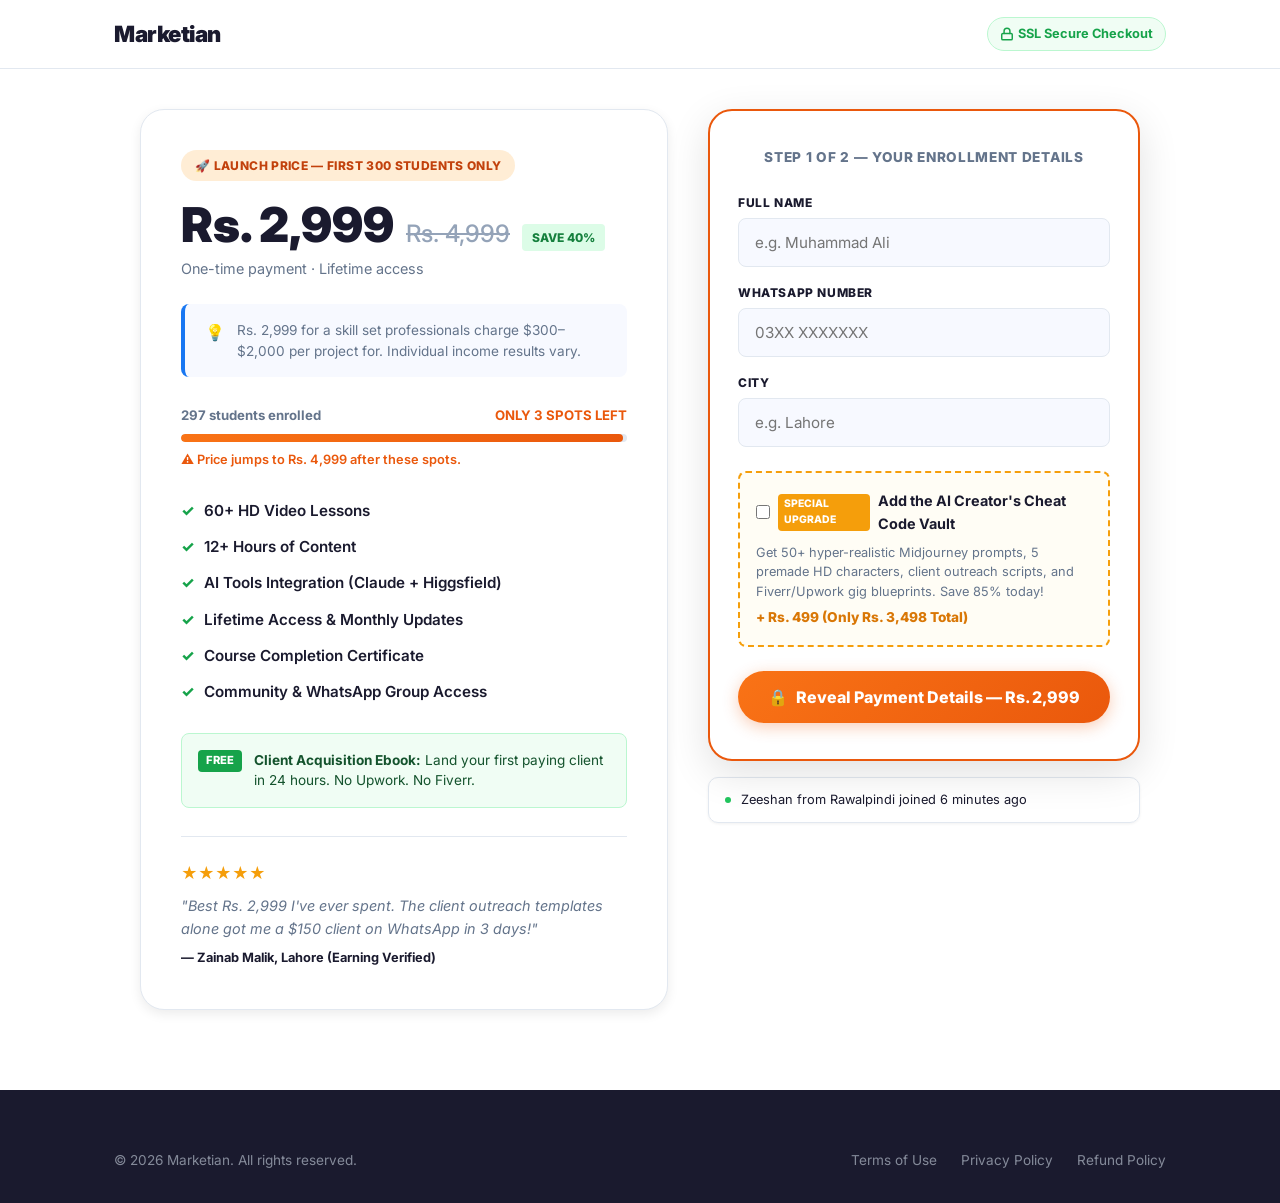
==== checkout.html @ f9313d1d "Initial commit: Skool-style 3-page checkout funnel with Google Sheets webhook & Meta CAPI" ====
<!DOCTYPE html>
<html lang="en">
<head>
  <meta charset="UTF-8" />
  <meta name="viewport" content="width=device-width, initial-scale=1.0" />
  <meta name="description" content="Secure Checkout - Marketian. Learn to run, scale, and automate your Meta Ads yourself." />
  <title>Secure Checkout | Marketian</title>
  
  <link rel="preconnect" href="https://fonts.googleapis.com" />
  <link rel="preconnect" href="https://fonts.gstatic.com" crossorigin />
  <link href="https://fonts.googleapis.com/css2?family=Inter:ital,wght@0,400;0,500;0,600;0,700;0,800;0,900;1,400;1,500;1,600;1,700;1,800;1,900&display=swap" rel="stylesheet" />
  <link rel="stylesheet" href="styles.css" />
  
  <!-- Meta Pixel Code -->
  <script>
    !function(f,b,e,v,n,t,s)
    {if(f.fbq)return;n=f.fbq=function(){n.callMethod?
    n.callMethod.apply(n,arguments):n.queue.push(arguments)};
    if(!f._fbq)f._fbq=n;n.push=n;n.loaded=!0;n.version='2.0';
    n.queue=[];t=b.createElement(e);t.async=!0;
    t.src=v;s=b.getElementsByTagName(e)[0];
    s.parentNode.insertBefore(t,s)}(window, document,'script',
    'https://connect.facebook.net/en_US/fbevents.js');
    // Replace 'YOUR_PIXEL_ID' with your actual Meta Pixel ID in production
    fbq('init', '1997726010834208');
    fbq('track', 'PageView');
  </script>
  <noscript><img height="1" width="1" style="display:none"
    src="https://www.facebook.com/tr?id=1997726010834208&ev=PageView&noscript=1" /></noscript>
  <!-- End Meta Pixel Code -->
</head>
<body class="checkout-page">

  <!-- ========== SECURE HEADER ========== -->
  <header class="checkout-header">
    <div class="container checkout-header__inner">
      <a href="index.html" class="checkout-header__logo">Marketian</a>
      <div class="checkout-header__secure">
        <svg class="secure-icon" width="14" height="14" viewBox="0 0 24 24" fill="none" stroke="currentColor" stroke-width="2.5" stroke-linecap="round" stroke-linejoin="round" style="vertical-align:middle; margin-right:4px;"><rect x="3" y="11" width="18" height="11" rx="2" ry="2"/><path d="M7 11V7a5 5 0 0 1 10 0v4"/></svg>
        <span>SSL Secure Checkout</span>
      </div>
    </div>
  </header>

  <!-- ========== CHECKOUT CONTAINER ========== -->
  <main class="checkout-main-content">
    <div class="container">
      <div class="pricing-checkout-grid">
        
        <!-- LEFT COLUMN: COURSE OFFER & SCARCITY -->
        <div class="checkout-offer-col">
          <span class="launch-badge">🚀 LAUNCH PRICE — FIRST 300 STUDENTS ONLY</span>
          <div class="checkout-price-block">
            <span class="checkout-price-new">Rs. 2,999</span>
            <span class="checkout-price-old">Rs. 4,999</span>
            <span class="checkout-save-badge">SAVE 40%</span>
          </div>
          <p class="checkout-payment-tag">One-time payment · Lifetime access</p>
          
          <div class="checkout-trust-box">
            <span class="trust-icon">💡</span>
            <p>Rs. 2,999 for a skill set professionals charge $300–$2,000 per project for. Individual income results vary.</p>
          </div>
          
          <div class="scarcity-bar-container">
            <div class="scarcity-bar-labels">
              <span class="students-count">297 students enrolled</span>
              <span class="spots-left">ONLY 3 SPOTS LEFT</span>
            </div>
            <div class="scarcity-progress-track">
              <div class="scarcity-progress-bar" data-target-width="99%" style="width: 0;"></div>
            </div>
            <p class="scarcity-warning-text">⚠️ Price jumps to Rs. 4,999 after these spots.</p>
          </div>
          
          <ul class="checkout-offer-bullets">
            <li><span class="bullet-check">✓</span> 60+ HD Video Lessons</li>
            <li><span class="bullet-check">✓</span> 12+ Hours of Content</li>
            <li><span class="bullet-check">✓</span> AI Tools Integration (Claude + Higgsfield)</li>
            <li><span class="bullet-check">✓</span> Lifetime Access &amp; Monthly Updates</li>
            <li><span class="bullet-check">✓</span> Course Completion Certificate</li>
            <li><span class="bullet-check">✓</span> Community &amp; WhatsApp Group Access</li>
          </ul>
          
          <div class="checkout-freebie-card">
            <span class="freebie-tag">FREE</span>
            <p><strong>Client Acquisition Ebook:</strong> Land your first paying client in 24 hours. No Upwork. No Fiverr.</p>
          </div>
          
          <div class="checkout-review-card">
            <div class="review-stars">★★★★★</div>
            <p class="review-text">"Best Rs. 2,999 I've ever spent. The client outreach templates alone got me a $150 client on WhatsApp in 3 days!"</p>
            <div class="review-author">— Zainab Malik, Lahore (Earning Verified)</div>
          </div>
        </div>
        
        <!-- RIGHT COLUMN: STEP-BY-STEP CHECKOUT WIDGET -->
        <div class="checkout-widget-col">
          <div class="checkout-widget-card" id="checkoutWidget">
            
            <!-- STEP 1 OF 2: LEAD CAPTURE FORM -->
            <div class="checkout-step" id="checkoutStep1">
              <h3 class="checkout-step-title">STEP 1 OF 2 — YOUR ENROLLMENT DETAILS</h3>
              <form id="leadCaptureForm" class="checkout-form">
                <div class="form-group">
                  <label for="leadFullName">FULL NAME</label>
                  <input type="text" id="leadFullName" required placeholder="e.g. Muhammad Ali" autocomplete="name" />
                </div>
                <div class="form-group">
                  <label for="leadWhatsApp">WHATSAPP NUMBER</label>
                  <input type="tel" id="leadWhatsApp" required placeholder="03XX XXXXXXX" autocomplete="tel" />
                </div>
                <div class="form-group">
                  <label for="leadCity">CITY</label>
                  <input type="text" id="leadCity" required placeholder="e.g. Lahore" autocomplete="address-level2" />
                </div>
                
                <!-- ORDER BUMP BOX -->
                <div class="order-bump-box">
                  <label class="order-bump-label">
                    <input type="checkbox" id="orderBumpCheckbox" class="order-bump-checkbox" />
                    <span class="order-bump-badge">SPECIAL UPGRADE</span>
                    <span class="order-bump-headline">Add the AI Creator's Cheat Code Vault</span>
                  </label>
                  <p class="order-bump-desc">Get 50+ hyper-realistic Midjourney prompts, 5 premade HD characters, client outreach scripts, and Fiverr/Upwork gig blueprints. Save 85% today!</p>
                  <p class="order-bump-price">+ Rs. 499 (Only Rs. 3,498 Total)</p>
                </div>
                
                <button type="submit" class="btn btn--purple checkout-submit-btn">
                  🔒 <span id="submitBtnText">Reveal Payment Details — Rs. 2,999</span>
                </button>
              </form>
            </div>
            
            <!-- STEP 2 OF 2: PAYMENT & VERIFICATION DETAILS -->
            <div class="checkout-step hidden" id="checkoutStep2">
              <h3 class="checkout-step-title">STEP 2 OF 2 — CHOOSE PAYMENT METHOD</h3>
              <p class="payment-instructions">Transfer the fee to any account below, then click WhatsApp to verify your screenshot.</p>
              
              <div class="payment-methods-stack">
                <!-- Meezan Bank Card -->
                <div class="bank-details-card">
                  <div class="bank-card-header">
                    <span class="bank-card-name">Meezan Bank</span>
                    <button type="button" class="btn-copy" data-copy="12030104889218">Copy No.</button>
                  </div>
                  <p class="bank-info-row">Account Title: <strong>Marketian Ads</strong> <button type="button" class="btn-copy-mini" data-copy="Marketian Ads">Copy Title</button></p>
                  <p class="bank-info-row">Account No: <strong>12030104889218</strong></p>
                  <p class="bank-info-row">IBAN: <strong class="iban-text">PK42MEZN0012030104889218</strong> <button type="button" class="btn-copy-mini" data-copy="PK42MEZN0012030104889218">Copy IBAN</button></p>
                </div>
                
                <!-- EasyPaisa Card -->
                <div class="bank-details-card">
                  <div class="bank-card-header">
                    <span class="bank-card-name">EasyPaisa</span>
                    <button type="button" class="btn-copy" data-copy="03001234567">Copy No.</button>
                  </div>
                  <p class="bank-info-row">Account Title: <strong>Marketian Ads</strong> <button type="button" class="btn-copy-mini" data-copy="Marketian Ads">Copy Title</button></p>
                  <p class="bank-info-row">Mobile No: <strong>03001234567</strong></p>
                </div>
              </div>
              
              <!-- WhatsApp Verify CTA -->
              <a href="#" target="_blank" class="whatsapp-verify-btn" id="whatsappVerifyBtn">
                <svg width="20" height="20" viewBox="0 0 24 24" fill="currentColor" class="whatsapp-icon"><path d="M.057 24l1.687-6.163c-1.041-1.804-1.588-3.849-1.587-5.946C.06 5.348 5.397.01 12.008.01c3.202.001 6.212 1.246 8.477 3.513 2.262 2.268 3.507 5.28 3.505 8.484-.004 6.657-5.34 11.997-11.953 11.997-2.005-.001-3.973-.5-5.739-1.446L0 24zm6.59-4.846c1.6.95 3.188 1.449 4.825 1.451 5.436 0 9.86-4.37 9.864-9.799.002-2.623-1.023-5.086-2.885-6.948C16.666 2.012 14.193.988 11.577.988c-5.45 0-9.882 4.379-9.887 9.807-.002 1.778.474 3.51 1.378 5.022L2.082 21.92l6.23-1.616c.11.06.21.12.33.18zM18.15 15.34c-.33-.16-1.961-.97-2.264-1.08-.304-.11-.524-.16-.744.16-.219.33-.852 1.08-1.042 1.3-.19.22-.38.24-.71.08-.33-.16-1.39-.51-2.65-1.63-.98-.87-1.64-1.95-1.83-2.28-.19-.33-.02-.51.15-.67.15-.15.33-.38.49-.57.16-.19.22-.33.33-.55.11-.22.05-.41-.02-.57-.08-.16-.74-1.8-1.02-2.48-.27-.66-.55-.57-.74-.58h-.63c-.22 0-.58.08-.88.41-.3.33-1.15 1.12-1.15 2.73s1.17 3.16 1.33 3.38c.16.22 2.3 3.52 5.58 4.94.78.34 1.39.54 1.86.69.78.25 1.49.21 2.05.13.62-.09 1.96-.8 2.24-1.57.28-.77.28-1.43.2-1.57-.08-.14-.3-.23-.63-.39z"/></svg>
                <span>✅ I've Transferred! Send Receipt Screenshot →</span>
              </a>
              
              <!-- Direct Download Success redirection link -->
              <div class="success-redirect-note" style="text-align: center; margin-top: 16px; font-size: 0.85rem;">
                <span style="color: var(--color-text-muted);">Already sent the screenshot?</span><br />
                <a href="success.html" style="color: var(--color-primary); font-weight: 700; text-decoration: none;">Claim your FREE Bonus Ebook here →</a>
              </div>
            </div>
            
          </div>
          
          <!-- Widget Toast Notification -->
          <div class="widget-toast-card" id="widgetToast">
            <span class="toast-dot"></span>
            <span id="widgetToastText">Zeeshan from Rawalpindi joined 6 minutes ago</span>
          </div>
          
        </div>
        
      </div>
    </div>
  </main>

  <!-- ========== FOOTER ========== -->
  <footer class="footer">
    <div class="container footer__inner">
      <div class="footer__bottom" style="border-top: none; padding-top: 0;">
        <p>&copy; 2026 Marketian. All rights reserved.</p>
        <nav class="footer__links" aria-label="Footer navigation">
          <a href="#">Terms of Use</a>
          <a href="#">Privacy Policy</a>
          <a href="#">Refund Policy</a>
        </nav>
      </div>
    </div>
  </footer>

  <script src="checkout.js"></script>
</body>
</html>
---- styles.css ----
/* ================================================
   MARKETIAN — Landing Page Styles
   ================================================ */

/* ---------- CSS Custom Properties ---------- */
:root {
  --color-primary: #1877F2;
  --color-primary-dark: #1565d8;
  --color-primary-light: #e8f0fe;
  --color-accent: #7c3aed;
  --color-accent-dark: #6d28d9;
  --color-accent-light: #ede9fe;
  --color-bg: #ffffff;
  --color-bg-alt: #F7F9FF;
  --color-text: #1a1a2e;
  --color-text-muted: #64748b;
  --color-text-light: #94a3b8;
  --color-border: #e2e8f0;
  --color-footer-bg: #1a1a2e;
  --color-footer-text: #cbd5e1;
  --font-sans: 'Inter', -apple-system, BlinkMacSystemFont, 'Segoe UI', sans-serif;
  --radius-sm: 8px;
  --radius-md: 16px;
  --radius-lg: 24px;
  --radius-pill: 50px;
  --shadow-sm: 0 1px 3px rgba(0, 0, 0, 0.06);
  --shadow-md: 0 4px 12px rgba(0, 0, 0, 0.08);
  --shadow-lg: 0 12px 40px rgba(0, 0, 0, 0.12);
  --shadow-xl: 0 20px 60px rgba(0, 0, 0, 0.15);
  --shadow-card-hover: 0 16px 48px rgba(24, 119, 242, 0.12);
  --transition-fast: 0.2s cubic-bezier(0.4, 0, 0.2, 1);
  --transition-base: 0.3s cubic-bezier(0.4, 0, 0.2, 1);
  --transition-slow: 0.5s cubic-bezier(0.4, 0, 0.2, 1);
  --max-width: 1100px;
  --header-height: 80px;
}

/* ---------- Reset & Base ---------- */
*,
*::before,
*::after {
  box-sizing: border-box;
  margin: 0;
  padding: 0;
}

html {
  scroll-behavior: smooth;
  -webkit-text-size-adjust: 100%;
}

body {
  font-family: var(--font-sans);
  color: var(--color-text);
  background: var(--color-bg);
  line-height: 1.6;
  -webkit-font-smoothing: antialiased;
  -moz-osx-font-smoothing: grayscale;
  overflow-x: hidden;
}

img {
  max-width: 100%;
  display: block;
}

a {
  text-decoration: none;
  color: inherit;
}

ul {
  list-style: none;
}

button {
  border: none;
  background: none;
  cursor: pointer;
  font-family: inherit;
  font-size: inherit;
  color: inherit;
}

/* ---------- Utilities ---------- */
.container {
  width: 100%;
  max-width: var(--max-width);
  margin: 0 auto;
  padding: 0 24px;
}

.text-blue {
  color: var(--color-primary);
}

.section-title {
  font-size: clamp(1.75rem, 4vw, 2.5rem);
  font-weight: 800;
  text-align: center;
  margin-bottom: 48px;
  letter-spacing: -0.02em;
  line-height: 1.2;
}

.section-cta {
  text-align: center;
  margin-top: 48px;
}

/* ---------- Buttons ---------- */
.btn {
  display: inline-flex;
  align-items: center;
  justify-content: center;
  font-weight: 700;
  font-size: 1rem;
  padding: 14px 36px;
  border-radius: var(--radius-pill);
  transition: all var(--transition-base);
  cursor: pointer;
  border: none;
  white-space: nowrap;
  position: relative;
  overflow: hidden;
}

.btn::after {
  content: '';
  position: absolute;
  inset: 0;
  background: linear-gradient(135deg, rgba(255,255,255,0.2) 0%, transparent 60%);
  opacity: 0;
  transition: opacity var(--transition-fast);
}

.btn:hover::after {
  opacity: 1;
}

.btn--purple {
  background: linear-gradient(135deg, var(--color-accent), #9333ea);
  color: #fff;
  box-shadow: 0 4px 20px rgba(124, 58, 237, 0.35);
}

.btn--purple:hover {
  transform: translateY(-2px);
  box-shadow: 0 8px 30px rgba(124, 58, 237, 0.45);
}

.btn--blue {
  background: linear-gradient(135deg, var(--color-primary), #2563eb);
  color: #fff;
  box-shadow: 0 4px 20px rgba(24, 119, 242, 0.35);
}

.btn--blue:hover {
  transform: translateY(-2px);
  box-shadow: 0 8px 30px rgba(24, 119, 242, 0.45);
}

.btn--lg {
  font-size: 1.125rem;
  padding: 18px 48px;
}

.btn--pulse {
  animation: pulse-glow 2.5s ease-in-out infinite;
}

@keyframes pulse-glow {
  0%, 100% {
    box-shadow: 0 4px 20px rgba(24, 119, 242, 0.35);
  }
  50% {
    box-shadow: 0 4px 40px rgba(24, 119, 242, 0.55), 0 0 60px rgba(24, 119, 242, 0.2);
  }
}

/* ---------- Fade-in Animation ---------- */
.fade-in {
  opacity: 0;
  transform: translateY(30px);
  transition: opacity 0.7s cubic-bezier(0.4, 0, 0.2, 1), transform 0.7s cubic-bezier(0.4, 0, 0.2, 1);
}

.fade-in.is-visible {
  opacity: 1;
  transform: translateY(0);
}

/* ================================================
   HEADER
   ================================================ */
.header {
  position: fixed;
  top: 0;
  left: 0;
  right: 0;
  height: var(--header-height);
  background: rgba(255, 255, 255, 0.92);
  backdrop-filter: blur(16px);
  -webkit-backdrop-filter: blur(16px);
  z-index: 1000;
  transition: box-shadow var(--transition-base);
  border-bottom: 1px solid transparent;
}

.header--scrolled {
  box-shadow: 0 2px 20px rgba(0, 0, 0, 0.08);
  border-bottom-color: var(--color-border);
}

.header__inner {
  display: flex;
  align-items: center;
  justify-content: space-between;
  height: 100%;
}

.header__logo {
  font-size: 1.5rem;
  font-weight: 900;
  color: var(--color-primary);
  letter-spacing: -0.03em;
}

.header__action-btn {
  font-weight: 700;
  font-size: 0.9rem;
  padding: 10px 24px;
  border-radius: var(--radius-pill);
  background: var(--color-primary);
  color: #fff !important;
  transition: all var(--transition-fast);
  box-shadow: 0 4px 12px rgba(24, 119, 242, 0.2);
}

.header__action-btn:hover {
  background: var(--color-primary-dark);
  transform: translateY(-1px);
  box-shadow: 0 6px 16px rgba(24, 119, 242, 0.3);
}

/* ================================================
   HERO
   ================================================ */
.hero {
  padding-top: calc(var(--header-height) + 60px);
  padding-bottom: 80px;
  text-align: center;
  background: linear-gradient(180deg, #fff 0%, var(--color-bg-alt) 100%);
  position: relative;
  overflow: hidden;
}

/* Decorative bg blobs */
.hero::before,
.hero::after {
  content: '';
  position: absolute;
  border-radius: 50%;
  filter: blur(100px);
  opacity: 0.15;
  pointer-events: none;
}

.hero::before {
  width: 600px;
  height: 600px;
  background: var(--color-primary);
  top: -200px;
  right: -200px;
}

.hero::after {
  width: 500px;
  height: 500px;
  background: var(--color-accent);
  bottom: -150px;
  left: -200px;
}

.hero__inner {
  position: relative;
  z-index: 1;
}

.hero__badge {
  display: inline-flex;
  align-items: center;
  gap: 8px;
  padding: 8px 20px;
  border-radius: var(--radius-pill);
  background: var(--color-primary-light);
  color: var(--color-primary);
  font-weight: 600;
  font-size: 0.875rem;
  margin-bottom: 28px;
  animation: fadeInDown 0.8s ease-out;
}

.hero__badge-dot {
  width: 8px;
  height: 8px;
  border-radius: 50%;
  background: var(--color-primary);
  animation: dot-pulse 2s ease-in-out infinite;
}

@keyframes dot-pulse {
  0%, 100% { opacity: 1; transform: scale(1); }
  50% { opacity: 0.5; transform: scale(1.4); }
}

@keyframes fadeInDown {
  from { opacity: 0; transform: translateY(-20px); }
  to { opacity: 1; transform: translateY(0); }
}

.hero__title {
  font-size: clamp(1.8rem, 6vw, 3.75rem);
  font-weight: 900;
  line-height: 1.15;
  letter-spacing: -0.03em;
  margin-bottom: 20px;
  animation: fadeInDown 0.8s ease-out 0.1s both;
}

.hero__title--blue {
  color: var(--color-primary);
  font-style: italic;
  display: block;
}

.hero__subtitle {
  font-size: clamp(1rem, 2vw, 1.2rem);
  color: var(--color-text-muted);
  max-width: 640px;
  margin: 0 auto 32px;
  line-height: 1.7;
  animation: fadeInDown 0.8s ease-out 0.2s both;
}

.hero__pricing {
  margin-bottom: 24px;
  display: flex;
  align-items: center;
  justify-content: center;
  gap: 16px;
  animation: fadeInDown 0.8s ease-out 0.3s both;
}

.hero__price-old {
  font-size: 1.3rem;
  color: var(--color-text-light);
  text-decoration: line-through;
  font-weight: 500;
}

.hero__price-new {
  font-size: 2.2rem;
  font-weight: 900;
  color: var(--color-accent);
}

.hero__cta {
  animation: fadeInDown 0.8s ease-out 0.4s both;
}

.hero__lifetime {
  margin-top: 20px;
  font-size: 0.95rem;
  color: var(--color-primary);
  font-weight: 600;
  animation: fadeInDown 0.8s ease-out 0.5s both;
}

.hero__cta-big {
  margin-top: 24px;
  font-size: 1.1rem;
  padding: 16px 48px;
  animation: fadeInDown 0.8s ease-out 0.55s both;
}

.hero__trust {
  display: flex;
  flex-wrap: wrap;
  justify-content: center;
  gap: 20px;
  margin-top: 36px;
  animation: fadeInDown 0.8s ease-out 0.6s both;
}

.hero__trust span {
  font-size: 0.85rem;
  color: var(--color-text-muted);
  font-weight: 500;
  display: flex;
  align-items: center;
  gap: 4px;
}

/* ================================================
   LOGO MARQUEE
   ================================================ */
.marquee-section {
  padding: 60px 0 50px;
  background: var(--color-bg);
  overflow: hidden;
}

.marquee-wrapper {
  position: relative;
  overflow: hidden;
  margin-top: 36px;
}

.marquee-wrapper::before,
.marquee-wrapper::after {
  content: '';
  position: absolute;
  top: 0;
  bottom: 0;
  width: 120px;
  z-index: 2;
  pointer-events: none;
}

.marquee-wrapper::before {
  left: 0;
  background: linear-gradient(90deg, var(--color-bg) 0%, transparent 100%);
}

.marquee-wrapper::after {
  right: 0;
  background: linear-gradient(270deg, var(--color-bg) 0%, transparent 100%);
}

.marquee-track {
  display: flex;
  gap: 40px;
  animation: marquee-scroll 25s linear infinite;
  width: max-content;
}

.marquee-item {
  flex-shrink: 0;
  display: flex;
  align-items: center;
  justify-content: center;
  padding: 16px 36px;
  background: var(--color-bg-alt);
  border: 1px solid var(--color-border);
  border-radius: var(--radius-sm);
  font-weight: 700;
  font-size: 0.95rem;
  color: var(--color-text-muted);
  letter-spacing: 0.02em;
  white-space: nowrap;
  min-width: 140px;
  transition: all var(--transition-fast);
}

@keyframes marquee-scroll {
  0% { transform: translateX(0); }
  100% { transform: translateX(-50%); }
}

/* ================================================
   WHY INVEST
   ================================================ */
.why-invest {
  padding: 100px 0;
  background: var(--color-bg-alt);
}

.benefits {
  display: flex;
  flex-direction: column;
  gap: 20px;
  max-width: 720px;
  margin: 0 auto;
}

.benefit-card {
  display: flex;
  align-items: flex-start;
  gap: 20px;
  padding: 28px;
  background: var(--color-bg);
  border-radius: var(--radius-md);
  border: 1px solid var(--color-border);
  transition: all var(--transition-base);
  box-shadow: var(--shadow-sm);
}

.benefit-card:hover {
  transform: translateY(-3px);
  box-shadow: var(--shadow-card-hover);
  border-color: rgba(24, 119, 242, 0.2);
}

.benefit-card__icon {
  flex-shrink: 0;
  width: 52px;
  height: 52px;
  border-radius: 14px;
  background: var(--icon-bg, var(--color-primary-light));
  display: flex;
  align-items: center;
  justify-content: center;
  font-size: 1.5rem;
}

.benefit-card__content h3 {
  font-size: 1.1rem;
  font-weight: 700;
  margin-bottom: 4px;
}

.benefit-card__content p {
  font-size: 0.95rem;
  color: var(--color-text-muted);
  line-height: 1.6;
}

/* ================================================
   VIDEO
   ================================================ */
.video-section {
  padding: 100px 0;
  background: var(--color-bg);
}

.video-wrapper {
  max-width: 800px;
  margin: 0 auto;
}

.video-placeholder {
  position: relative;
  width: 100%;
  padding-bottom: 56.25%; /* 16:9 */
  background: linear-gradient(145deg, #0f0f23, #1a1a3e, #0f0f23);
  border-radius: var(--radius-md);
  overflow: hidden;
  box-shadow: var(--shadow-xl);
  cursor: pointer;
  transition: transform var(--transition-base);
}

.video-placeholder:hover {
  transform: scale(1.01);
}

.video-placeholder::before {
  content: '';
  position: absolute;
  inset: 0;
  background: radial-gradient(circle at 50% 50%, rgba(24, 119, 242, 0.15) 0%, transparent 70%);
}

.video-play-btn {
  position: absolute;
  top: 50%;
  left: 50%;
  transform: translate(-50%, -50%);
  width: 72px;
  height: 72px;
  border-radius: 50%;
  background: rgba(24, 119, 242, 0.9);
  display: flex;
  align-items: center;
  justify-content: center;
  box-shadow: 0 0 40px rgba(24, 119, 242, 0.5);
  transition: all var(--transition-base);
  animation: play-pulse 2.5s ease-in-out infinite;
}

.video-placeholder:hover .video-play-btn {
  transform: translate(-50%, -50%) scale(1.08);
  box-shadow: 0 0 60px rgba(24, 119, 242, 0.6);
}

@keyframes play-pulse {
  0%, 100% { box-shadow: 0 0 40px rgba(24, 119, 242, 0.5); }
  50% { box-shadow: 0 0 60px rgba(24, 119, 242, 0.7), 0 0 100px rgba(24, 119, 242, 0.2); }
}

.video-play-btn svg {
  margin-left: 3px;
}

.video-label {
  position: absolute;
  bottom: 20px;
  left: 50%;
  transform: translateX(-50%);
  color: rgba(255, 255, 255, 0.6);
  font-size: 0.85rem;
  font-weight: 500;
  letter-spacing: 0.05em;
  text-transform: uppercase;
}

/* ================================================
   MASTERY
   ================================================ */
.mastery-section {
  padding: 100px 0;
  background: var(--color-bg-alt);
}

.mastery-grid {
  display: grid;
  grid-template-columns: repeat(auto-fill, minmax(260px, 1fr));
  gap: 16px;
  max-width: 900px;
  margin: 0 auto;
}

.mastery-card {
  display: flex;
  align-items: center;
  gap: 14px;
  padding: 20px 24px;
  background: var(--color-bg);
  border-radius: var(--radius-md);
  border: 1px solid var(--color-border);
  font-weight: 600;
  font-size: 0.95rem;
  transition: all var(--transition-base);
  box-shadow: var(--shadow-sm);
}

.mastery-card:hover {
  transform: translateY(-3px);
  box-shadow: var(--shadow-card-hover);
  border-color: rgba(24, 119, 242, 0.2);
}

.mastery-card__check {
  flex-shrink: 0;
  width: 28px;
  height: 28px;
  border-radius: 50%;
  background: linear-gradient(135deg, #22c55e, #16a34a);
  color: #fff;
  display: flex;
  align-items: center;
  justify-content: center;
  font-size: 0.85rem;
  font-weight: 800;
}

/* ================================================
   CURRICULUM
   ================================================ */
.curriculum-section {
  padding: 100px 0;
  background: var(--color-bg);
}

.accordion {
  max-width: 800px;
  margin: 0 auto;
  display: flex;
  flex-direction: column;
  gap: 12px;
}

.accordion__item {
  border: 1px solid var(--color-border);
  border-radius: var(--radius-md);
  overflow: hidden;
  background: var(--color-bg);
  transition: box-shadow var(--transition-base);
}

.accordion__item:hover {
  box-shadow: var(--shadow-md);
}

.accordion__header {
  display: flex;
  align-items: center;
  justify-content: space-between;
  width: 100%;
  padding: 20px 24px;
  text-align: left;
  cursor: pointer;
  transition: background var(--transition-fast);
  gap: 16px;
}

.accordion__header:hover {
  background: var(--color-bg-alt);
}

.accordion__header-left {
  display: flex;
  align-items: center;
  gap: 16px;
  min-width: 0;
}

.accordion__number {
  flex-shrink: 0;
  width: 36px;
  height: 36px;
  border-radius: 10px;
  background: var(--color-primary-light);
  color: var(--color-primary);
  display: flex;
  align-items: center;
  justify-content: center;
  font-weight: 800;
  font-size: 0.85rem;
}

.accordion__module-title {
  font-weight: 700;
  font-size: 1rem;
}

.accordion__header-right {
  display: flex;
  align-items: center;
  gap: 12px;
  flex-shrink: 0;
}

.accordion__meta {
  font-size: 0.8rem;
  color: var(--color-text-muted);
  font-weight: 500;
  white-space: nowrap;
}

.accordion__chevron {
  display: flex;
  align-items: center;
  color: var(--color-text-muted);
  transition: transform var(--transition-base);
}

.accordion__item.is-open .accordion__chevron {
  transform: rotate(180deg);
}

.accordion__body {
  max-height: 0;
  overflow: hidden;
  transition: max-height 0.4s cubic-bezier(0.4, 0, 0.2, 1);
}

.accordion__item.is-open .accordion__body {
  max-height: 600px;
}

.accordion__lessons {
  padding: 4px 24px 20px;
  display: flex;
  flex-direction: column;
  gap: 10px;
  border-top: 1px solid var(--color-border);
  padding-top: 16px;
  margin: 0 24px;
  padding-left: 0;
  padding-right: 0;
}

.accordion__lessons li {
  display: flex;
  align-items: center;
  gap: 10px;
  font-size: 0.9rem;
  color: var(--color-text-muted);
  padding: 8px 12px;
  border-radius: var(--radius-sm);
  transition: background var(--transition-fast);
}

.accordion__lessons li:hover {
  background: var(--color-bg-alt);
}

.lesson-lock {
  font-size: 0.8rem;
  opacity: 0.6;
}

/* ================================================
   INSTRUCTOR
   ================================================ */
.instructor-section {
  padding: 100px 0;
  background: var(--color-bg-alt);
}

.instructor-card {
  max-width: 700px;
  margin: 0 auto;
  display: flex;
  gap: 32px;
  align-items: flex-start;
  padding: 40px;
  background: var(--color-bg);
  border-radius: var(--radius-md);
  border: 1px solid var(--color-border);
  box-shadow: var(--shadow-md);
}

.instructor-avatar {
  flex-shrink: 0;
  width: 100px;
  height: 100px;
  border-radius: 50%;
  background: linear-gradient(135deg, var(--color-primary), var(--color-accent));
  color: #fff;
  display: flex;
  align-items: center;
  justify-content: center;
  font-size: 2rem;
  font-weight: 800;
  letter-spacing: -0.02em;
  box-shadow: 0 8px 24px rgba(24, 119, 242, 0.3);
}

.instructor-info h3 {
  font-size: 1.4rem;
  font-weight: 800;
  margin-bottom: 2px;
}

.instructor-role {
  color: var(--color-primary);
  font-weight: 600;
  font-size: 0.95rem;
  margin-bottom: 12px;
}

.instructor-bio {
  color: var(--color-text-muted);
  font-size: 0.95rem;
  line-height: 1.7;
  margin-bottom: 24px;
}

.instructor-stats {
  display: flex;
  gap: 24px;
}

.instructor-stat {
  display: flex;
  flex-direction: column;
}

.instructor-stat__number {
  font-size: 1.25rem;
  font-weight: 800;
  color: var(--color-primary);
}

.instructor-stat__label {
  font-size: 0.8rem;
  color: var(--color-text-muted);
  font-weight: 500;
}

/* ================================================
   REVIEWS
   ================================================ */
.reviews-section {
  padding: 100px 0;
  background: var(--color-bg);
}

.reviews-grid {
  display: grid;
  grid-template-columns: repeat(auto-fill, minmax(300px, 1fr));
  gap: 24px;
}

.review-card {
  padding: 32px;
  background: var(--color-bg);
  border: 1px solid var(--color-border);
  border-radius: var(--radius-md);
  transition: all var(--transition-base);
  box-shadow: var(--shadow-sm);
}

.review-card:hover {
  transform: translateY(-4px);
  box-shadow: var(--shadow-card-hover);
  border-color: rgba(24, 119, 242, 0.15);
}

.review-card__stars {
  font-size: 1.2rem;
  color: #f59e0b;
  margin-bottom: 16px;
  letter-spacing: 2px;
}

.star-dim {
  opacity: 0.3;
}

.review-card__text {
  font-size: 0.95rem;
  color: var(--color-text-muted);
  line-height: 1.7;
  margin-bottom: 20px;
  font-style: italic;
}

.review-card__author {
  display: flex;
  align-items: center;
  gap: 12px;
}

.review-card__avatar {
  width: 42px;
  height: 42px;
  border-radius: 50%;
  background: var(--avatar-bg, linear-gradient(135deg, #667eea, #764ba2));
  color: #fff;
  display: flex;
  align-items: center;
  justify-content: center;
  font-size: 0.8rem;
  font-weight: 700;
}

.review-card__author strong {
  display: block;
  font-size: 0.9rem;
}

.review-card__author span {
  font-size: 0.8rem;
  color: var(--color-text-light);
}

/* ================================================
   PRICING
   ================================================ */
.pricing-section {
  padding: 100px 0;
  background: var(--color-bg-alt);
}

/* ---------- Pricing / Checkout Grid Layout ---------- */
.pricing-checkout-grid {
  display: grid;
  grid-template-columns: 1.1fr 0.9fr;
  gap: 40px;
  align-items: start;
  max-width: 1000px;
  margin: 0 auto;
}

/* Left Column: Offer details */
.checkout-offer-col {
  text-align: left;
  background: var(--color-bg);
  border: 1px solid var(--color-border);
  border-radius: var(--radius-lg);
  padding: 40px;
  box-shadow: var(--shadow-md);
}

.launch-badge {
  display: inline-block;
  background: #ffedd5;
  color: #c2410c;
  font-size: 0.75rem;
  font-weight: 800;
  padding: 6px 14px;
  border-radius: var(--radius-pill);
  margin-bottom: 20px;
  letter-spacing: 0.03em;
}

.checkout-price-block {
  display: flex;
  align-items: baseline;
  gap: 12px;
  margin-bottom: 4px;
}

.checkout-price-new {
  font-size: 3rem;
  font-weight: 900;
  color: var(--color-text);
  line-height: 1;
}

.checkout-price-old {
  font-size: 1.5rem;
  color: var(--color-text-light);
  text-decoration: line-through;
  font-weight: 500;
}

.checkout-save-badge {
  background: #dcfce7;
  color: #15803d;
  font-size: 0.75rem;
  font-weight: 800;
  padding: 4px 10px;
  border-radius: 4px;
}

.checkout-payment-tag {
  font-size: 0.9rem;
  color: var(--color-text-muted);
  margin-bottom: 24px;
}

.checkout-trust-box {
  display: flex;
  gap: 12px;
  background: var(--color-bg-alt);
  padding: 16px 20px;
  border-radius: var(--radius-sm);
  border-left: 4px solid var(--color-primary);
  margin-bottom: 28px;
}

.checkout-trust-box p {
  font-size: 0.85rem;
  color: var(--color-text-muted);
  line-height: 1.5;
}

/* Scarcity Bar */
.scarcity-bar-container {
  margin-bottom: 28px;
}

.scarcity-bar-labels {
  display: flex;
  justify-content: space-between;
  font-size: 0.825rem;
  font-weight: 700;
  margin-bottom: 8px;
}

.students-count {
  color: var(--color-text-muted);
}

.spots-left {
  color: #ea580c;
}

.scarcity-progress-track {
  height: 8px;
  background: var(--color-border);
  border-radius: 4px;
  overflow: hidden;
  margin-bottom: 8px;
}

.scarcity-progress-bar {
  height: 100%;
  background: linear-gradient(90deg, #f97316 0%, #ea580c 100%);
  border-radius: 4px;
  transition: width 1s ease-out;
}

.scarcity-warning-text {
  font-size: 0.8rem;
  color: #ea580c;
  font-weight: 600;
}

.checkout-offer-bullets {
  display: flex;
  flex-direction: column;
  gap: 12px;
  margin-bottom: 28px;
  padding: 0;
}

.checkout-offer-bullets li {
  display: flex;
  align-items: center;
  gap: 10px;
  font-size: 0.95rem;
  font-weight: 600;
  color: var(--color-text);
}

.bullet-check {
  color: #16a34a;
  font-weight: 800;
}

.checkout-freebie-card {
  display: flex;
  gap: 12px;
  align-items: flex-start;
  background: #f0fdf4;
  border: 1px solid #bbf7d0;
  border-radius: var(--radius-sm);
  padding: 16px;
  margin-bottom: 28px;
}

.freebie-tag {
  background: #16a34a;
  color: #fff;
  font-size: 0.7rem;
  font-weight: 800;
  padding: 2px 8px;
  border-radius: 4px;
  flex-shrink: 0;
}

.checkout-freebie-card p {
  font-size: 0.85rem;
  color: #14532d;
  line-height: 1.5;
}

.checkout-review-card {
  border-top: 1px solid var(--color-border);
  padding-top: 24px;
}

.review-stars {
  color: #f59e0b;
  font-size: 1rem;
  margin-bottom: 8px;
}

.checkout-review-card .review-text {
  font-style: italic;
  font-size: 0.9rem;
  color: var(--color-text-muted);
  line-height: 1.6;
  margin-bottom: 8px;
}

.review-author {
  font-size: 0.8rem;
  font-weight: 700;
  color: var(--color-text);
}

/* Right Column: Checkout Card Widget */
.checkout-widget-card {
  background: var(--color-bg);
  border: 2px solid #ea580c; /* Highlight border */
  border-radius: var(--radius-lg);
  padding: 36px 28px;
  box-shadow: var(--shadow-lg);
  position: relative;
}

.checkout-step-title {
  font-size: 0.85rem;
  font-weight: 800;
  letter-spacing: 0.05em;
  color: var(--color-text-muted);
  margin-bottom: 24px;
  text-align: center;
}

.checkout-form {
  display: flex;
  flex-direction: column;
  gap: 16px;
}

.form-group {
  display: flex;
  flex-direction: column;
  text-align: left;
  gap: 6px;
}

.form-group label {
  font-size: 0.75rem;
  font-weight: 800;
  letter-spacing: 0.05em;
  color: var(--color-text);
}

.form-group input {
  padding: 14px 16px;
  border: 1px solid var(--color-border);
  background: var(--color-bg-alt);
  border-radius: var(--radius-sm);
  font-size: 0.95rem;
  color: var(--color-text);
  font-family: inherit;
  transition: all var(--transition-fast);
  width: 100%;
}

.form-group input:focus {
  outline: none;
  border-color: #ea580c;
  background: var(--color-bg);
  box-shadow: 0 0 0 3px rgba(234, 88, 12, 0.1);
}

/* Order Bump styling */
.order-bump-box {
  background: #fffdf5;
  border: 2px dashed #f59e0b;
  border-radius: var(--radius-sm);
  padding: 16px;
  text-align: left;
  margin-top: 8px;
  margin-bottom: 8px;
}

.order-bump-label {
  display: flex;
  align-items: center;
  gap: 8px;
  cursor: pointer;
  margin-bottom: 8px;
  user-select: none;
}

.order-bump-checkbox {
  width: 18px;
  height: 18px;
  accent-color: #ea580c;
  cursor: pointer;
}

.order-bump-badge {
  background: #f59e0b;
  color: #fff;
  font-size: 0.65rem;
  font-weight: 800;
  padding: 2px 6px;
  border-radius: 4px;
}

.order-bump-headline {
  font-size: 0.9rem;
  font-weight: 700;
  color: var(--color-text);
}

.order-bump-desc {
  font-size: 0.8rem;
  color: var(--color-text-muted);
  line-height: 1.5;
  margin-bottom: 6px;
}

.order-bump-price {
  font-size: 0.85rem;
  font-weight: 800;
  color: #d97706;
}

.checkout-submit-btn {
  width: 100%;
  background: linear-gradient(135deg, #f97316, #ea580c) !important;
  color: #fff;
  font-weight: 800;
  font-size: 1rem;
  padding: 16px;
  border-radius: var(--radius-pill);
  box-shadow: 0 4px 16px rgba(234, 88, 12, 0.3);
  transition: all var(--transition-fast);
  display: flex;
  align-items: center;
  justify-content: center;
  gap: 8px;
  cursor: pointer;
}

.checkout-submit-btn:hover {
  transform: translateY(-1px);
  box-shadow: 0 8px 24px rgba(234, 88, 12, 0.45);
}

/* Step 2 payment list */
.checkout-step.hidden {
  display: none !important;
}

.payment-instructions {
  font-size: 0.85rem;
  color: var(--color-text-muted);
  margin-bottom: 20px;
  line-height: 1.5;
  text-align: center;
}

.payment-methods-stack {
  display: flex;
  flex-direction: column;
  gap: 16px;
  margin-bottom: 24px;
}

.bank-details-card {
  background: var(--color-bg-alt);
  border: 1px solid var(--color-border);
  border-radius: var(--radius-sm);
  padding: 18px;
  text-align: left;
  position: relative;
}

.bank-card-header {
  display: flex;
  justify-content: space-between;
  align-items: center;
  margin-bottom: 12px;
  border-bottom: 1px solid var(--color-border);
  padding-bottom: 8px;
}

.bank-card-name {
  font-weight: 800;
  font-size: 0.95rem;
  color: var(--color-text);
}

.btn-copy {
  font-size: 0.75rem;
  font-weight: 700;
  background: #fff;
  border: 1px solid var(--color-border);
  color: var(--color-primary);
  padding: 4px 10px;
  border-radius: 4px;
  cursor: pointer;
  transition: all var(--transition-fast);
}

.btn-copy:hover {
  background: var(--color-primary-light);
  border-color: var(--color-primary);
}

.btn-copy-mini {
  font-size: 0.65rem;
  font-weight: 700;
  background: #fff;
  border: 1px solid var(--color-border);
  color: var(--color-text-muted);
  padding: 2px 6px;
  border-radius: 4px;
  cursor: pointer;
  margin-left: 6px;
  display: inline-block;
  vertical-align: middle;
  transition: all var(--transition-fast);
}

.btn-copy-mini:hover {
  background: var(--color-primary-light);
  color: var(--color-primary);
}

.btn-copy.copied, .btn-copy-mini.copied {
  background: #dcfce7 !important;
  border-color: #22c55e !important;
  color: #15803d !important;
}

.bank-info-row {
  font-size: 0.8rem;
  color: var(--color-text-muted);
  margin-bottom: 6px;
  line-height: 1.4;
}

.bank-info-row strong {
  color: var(--color-text);
}

.iban-text {
  font-family: monospace;
  font-size: 0.8rem;
  letter-spacing: 0.5px;
}

/* WhatsApp verify button */
.whatsapp-verify-btn {
  display: flex;
  align-items: center;
  justify-content: center;
  gap: 8px;
  background: #25D366;
  color: #fff !important;
  font-weight: 800;
  font-size: 0.95rem;
  padding: 16px;
  border-radius: var(--radius-pill);
  box-shadow: 0 4px 16px rgba(37, 211, 102, 0.3);
  transition: all var(--transition-fast);
  cursor: pointer;
}

.whatsapp-verify-btn:hover {
  transform: translateY(-2px);
  box-shadow: 0 8px 24px rgba(37, 211, 102, 0.45);
}

.whatsapp-icon {
  flex-shrink: 0;
}

/* Social proof toast card */
.widget-toast-card {
  display: flex;
  align-items: center;
  gap: 10px;
  background: rgba(255, 255, 255, 0.96);
  border: 1px solid var(--color-border);
  border-radius: 10px;
  padding: 12px 16px;
  margin-top: 16px;
  font-size: 0.8rem;
  text-align: left;
  box-shadow: var(--shadow-sm);
  transition: opacity 0.5s ease;
}

.toast-dot {
  width: 6px;
  height: 6px;
  background: #22c55e;
  border-radius: 50%;
  flex-shrink: 0;
  animation: dot-pulse 2s infinite;
}

/* ================================================
   FOOTER
   ================================================ */
.footer {
  background: var(--color-footer-bg);
  padding: 60px 0 32px;
  color: var(--color-footer-text);
}

.footer__inner {
  display: flex;
  flex-direction: column;
  gap: 40px;
}

.footer__top {
  display: flex;
  justify-content: space-between;
  align-items: flex-start;
}

.footer__logo {
  font-size: 1.4rem;
  font-weight: 900;
  color: #fff;
  display: block;
  margin-bottom: 8px;
}

.footer__tagline {
  font-size: 0.9rem;
  color: var(--color-footer-text);
  opacity: 0.7;
  max-width: 300px;
}

.footer__socials {
  display: flex;
  gap: 12px;
}

.footer__social {
  width: 40px;
  height: 40px;
  border-radius: 50%;
  background: rgba(255, 255, 255, 0.08);
  display: flex;
  align-items: center;
  justify-content: center;
  color: var(--color-footer-text);
  transition: all var(--transition-fast);
}

.footer__social:hover {
  background: var(--color-primary);
  color: #fff;
  transform: translateY(-2px);
}

.footer__bottom {
  display: flex;
  justify-content: space-between;
  align-items: center;
  padding-top: 32px;
  border-top: 1px solid rgba(255, 255, 255, 0.08);
  font-size: 0.85rem;
}

.footer__bottom p {
  opacity: 0.6;
}

.footer__links {
  display: flex;
  gap: 24px;
}

.footer__links a {
  color: var(--color-footer-text);
  font-size: 0.85rem;
  opacity: 0.6;
  transition: opacity var(--transition-fast);
}

.footer__links a:hover {
  opacity: 1;
  color: #fff;
}

/* ================================================
   COMPONENT STYLES (DESKTOP DEFAULT)
   ================================================ */

/* ---------- Marquee Logo ---------- */
.marquee-logo {
  display: inline-flex;
  align-items: center;
  gap: 12px;
  padding: 12px 28px;
  background: var(--color-bg-alt);
  border: 1px solid var(--color-border);
  border-radius: var(--radius-sm);
  font-weight: 700;
  font-size: 0.95rem;
  color: var(--color-text-muted);
  transition: all var(--transition-fast);
  white-space: nowrap;
}
.marquee-svg {
  width: 22px;
  height: 22px;
  opacity: 0.55;
  color: var(--color-text-muted);
  transition: opacity var(--transition-fast), color var(--transition-fast);
}
.marquee-logo:hover {
  border-color: rgba(24, 119, 242, 0.3);
  transform: translateY(-2px);
  box-shadow: var(--shadow-sm);
}
.marquee-logo:hover .marquee-svg {
  opacity: 1;
  color: var(--color-primary);
}

/* ---------- Hero Refinements ---------- */
.hero__top-badges {
  display: flex;
  flex-wrap: wrap;
  justify-content: center;
  gap: 12px;
  margin-bottom: 28px;
}
.badge-pill {
  font-size: 0.825rem;
  font-weight: 600;
  color: var(--color-text-muted);
  background: var(--color-bg);
  border: 1px solid var(--color-border);
  padding: 6px 18px;
  border-radius: var(--radius-pill);
  box-shadow: var(--shadow-sm);
}
.hero__rating-container {
  display: flex;
  align-items: center;
  justify-content: center;
  gap: 16px;
  margin-bottom: 28px;
}
.avatar-group {
  display: flex;
  align-items: center;
  flex-wrap: nowrap;
}
.avatar-mini {
  width: 34px;
  height: 34px;
  border-radius: 50%;
  border: 2px solid #fff;
  background: var(--avatar-bg, #ccc);
  color: #fff;
  font-size: 0.72rem;
  font-weight: 800;
  display: flex;
  align-items: center;
  justify-content: center;
  margin-left: -10px;
  box-shadow: var(--shadow-sm);
  flex-shrink: 0;
}
.avatar-mini:first-child {
  margin-left: 0;
}
.rating-info {
  text-align: left;
}
.rating-stars {
  color: #f59e0b;
  font-size: 1.05rem;
  letter-spacing: 1.5px;
  line-height: 1;
  margin-bottom: 2px;
}
.rating-text {
  font-size: 0.85rem;
  color: var(--color-text-muted);
}
.hero__image-wrapper {
  max-width: 340px;
  margin: 36px auto;
  position: relative;
}
.hero__image {
  width: 100%;
  height: auto;
  object-fit: contain;
  filter: drop-shadow(0 16px 40px rgba(0, 0, 0, 0.12));
  transition: transform var(--transition-slow);
}
.hero__image:hover {
  transform: scale(1.02) translateY(-4px);
}
.cta-trust-footer {
  font-size: 0.85rem;
  color: var(--color-text-muted);
  margin-top: 14px;
  font-weight: 500;
}

/* ---------- Video Mock ---------- */
.video-player-mock {
  position: relative;
  width: 100%;
  border-radius: var(--radius-md);
  overflow: hidden;
  box-shadow: var(--shadow-xl);
  background: #000;
  aspect-ratio: 16/9;
}
.video-thumbnail {
  width: 100%;
  height: 100%;
  object-fit: cover;
  opacity: 0.85;
  transition: transform var(--transition-base);
}
.video-player-mock:hover .video-thumbnail {
  transform: scale(1.01);
}
.video-controls-mock {
  position: absolute;
  bottom: 0;
  left: 0;
  right: 0;
  background: linear-gradient(0deg, rgba(0,0,0,0.85) 0%, transparent 100%);
  padding: 16px 24px;
  display: flex;
  align-items: center;
  gap: 16px;
  color: #fff;
  font-size: 0.85rem;
  z-index: 2;
}
.control-play {
  cursor: pointer;
  font-size: 1rem;
}
.progress-bar-mock {
  flex-grow: 1;
  height: 4px;
  background: rgba(255, 255, 255, 0.3);
  border-radius: 2px;
  position: relative;
}
.progress-fill-mock {
  height: 100%;
  background: #ff0000;
  border-radius: 2px;
}
.control-time {
  opacity: 0.85;
}

/* ---------- Mastery Card Refinement ---------- */
.mastery-card {
  flex-direction: column;
  align-items: stretch;
  padding: 0;
  overflow: hidden;
  gap: 0;
  background: var(--color-bg);
  border: 1px solid var(--color-border);
  border-radius: var(--radius-md);
  display: flex;
}
.mastery-card__image-container {
  position: relative;
  width: 100%;
  aspect-ratio: 1.35;
  background: #e2e8f0;
  overflow: hidden;
}
.mastery-card__img {
  width: 100%;
  height: 100%;
  object-fit: cover;
  transition: transform var(--transition-base);
}
.mastery-card:hover .mastery-card__img {
  transform: scale(1.02);
}
.mastery-card__content {
  padding: 24px;
  text-align: center;
  background: rgba(161, 196, 253, 0.25); /* Light blue/lavender tint to match blueprint */
  display: flex;
  flex-direction: column;
  align-items: center;
  justify-content: center;
  flex-grow: 1;
}
.mastery-card__content h3 {
  font-size: 1.15rem;
  font-weight: 800;
  margin-bottom: 12px;
  line-height: 1.3;
  color: var(--color-text);
}
.mastery-card__badge-title {
  display: inline-block;
  font-size: 1.1rem;
  font-weight: 800;
  color: #dc2626;
  background-color: #fee2e2;
  border: 1px solid #fecaca;
  padding: 6px 16px;
  border-radius: 6px;
  margin-bottom: 12px;
  text-align: center;
}
.mastery-card__content p {
  font-size: 0.88rem;
  color: var(--color-text-muted);
  line-height: 1.6;
}

/* ---------- Bonuses Section ---------- */
.bonuses-section {
  padding: 100px 0;
  background: var(--color-bg);
  border-top: 1px solid var(--color-border);
}
.bonuses-grid {
  display: grid;
  grid-template-columns: repeat(3, 1fr);
  gap: 24px;
}
.bonus-card {
  background: var(--color-bg-alt);
  border: 1px solid var(--color-border);
  border-radius: var(--radius-md);
  padding: 36px 28px;
  text-align: center;
  transition: all var(--transition-base);
  box-shadow: var(--shadow-sm);
}
.bonus-card:hover {
  transform: translateY(-4px);
  box-shadow: var(--shadow-md);
  border-color: rgba(24, 119, 242, 0.2);
}
.bonus-card__icon-wrapper {
  width: 58px;
  height: 58px;
  border-radius: 50%;
  background: var(--color-bg);
  display: flex;
  align-items: center;
  justify-content: center;
  margin: 0 auto 20px;
  box-shadow: 0 4px 12px rgba(0,0,0,0.03), inset 0 2px 4px rgba(255,255,255,0.75);
  border: 1px solid rgba(255,255,255,0.5);
}
.bonus-card__icon {
  font-size: 1.5rem;
}
.bonus-card h3 {
  font-size: 1.125rem;
  font-weight: 700;
  margin-bottom: 8px;
}
.bonus-card p {
  font-size: 0.9rem;
  color: var(--color-text-muted);
  line-height: 1.55;
}

/* ---------- Who Is This For ---------- */
.for-who-section {
  padding: 100px 0;
  background: var(--color-bg-alt);
}
.for-who-card {
  max-width: 840px;
  margin: 0 auto;
  background: var(--color-bg);
  border: 1px solid var(--color-border);
  border-radius: var(--radius-lg);
  padding: 48px;
  box-shadow: var(--shadow-lg);
}
.for-who-list {
  display: flex;
  flex-direction: column;
  gap: 18px;
  margin-bottom: 40px;
  padding-left: 0;
}
.for-who-list li {
  display: flex;
  align-items: flex-start;
  gap: 16px;
  text-align: left;
}
.for-who-check {
  flex-shrink: 0;
  width: 24px;
  height: 24px;
  border-radius: 50%;
  background: var(--color-primary-light);
  color: var(--color-primary);
  display: flex;
  align-items: center;
  justify-content: center;
  font-weight: 800;
  font-size: 0.8rem;
  box-shadow: inset 0 1px 2px rgba(0,0,0,0.05);
}
.for-who-list span {
  font-size: 0.98rem;
  font-weight: 600;
  color: var(--color-text);
  line-height: 1.5;
}
.for-who-cta {
  text-align: center;
}
.for-who-cta .btn {
  width: 100%;
  max-width: 360px;
}

/* ---------- Testimonials (Chat Bubble Layout) ---------- */
.testimonials-chat-section {
  padding: 100px 0;
  background: var(--color-bg-alt);
}
.testimonials-header {
  text-align: center;
  margin-bottom: 56px;
}
.testimonials-header .badge-pill {
  display: inline-block;
  margin-bottom: 16px;
  background: var(--color-primary-light);
  color: var(--color-primary);
  border-color: transparent;
}
.chat-masonry {
  display: grid;
  grid-template-columns: repeat(3, 1fr);
  gap: 24px;
  max-width: 1050px;
  margin: 0 auto 52px;
}
.chat-column {
  display: flex;
  flex-direction: column;
  gap: 24px;
}
.chat-bubble {
  background: var(--color-bg);
  border: 1px solid var(--color-border);
  border-radius: 20px;
  padding: 20px 24px;
  box-shadow: var(--shadow-sm);
  position: relative;
  text-align: left;
  transition: transform var(--transition-base);
}
.chat-bubble:hover {
  transform: translateY(-2px);
}
.chat-bubble--instagram {
  border-bottom-left-radius: 4px;
}
.chat-bubble--whatsapp {
  border-bottom-right-radius: 4px;
  background: #e7f8e8;
  border-color: #d1efd3;
}
.chat-bubble__meta {
  font-size: 0.9rem;
  line-height: 1.6;
  color: var(--color-text);
}
.chat-bubble__time {
  display: block;
  font-size: 0.75rem;
  color: var(--color-text-light);
  margin-top: 8px;
  text-align: right;
}
.chat-profile-card {
  background: var(--color-bg);
  border: 1px solid var(--color-border);
  border-radius: var(--radius-md);
  padding: 24px;
  box-shadow: var(--shadow-md);
  text-align: left;
  transition: transform var(--transition-base);
}
.chat-profile-card:hover {
  transform: translateY(-2px);
}
.chat-profile-header {
  display: flex;
  align-items: center;
  gap: 12px;
  margin-bottom: 16px;
  position: relative;
}
.profile-card-avatar {
  width: 40px;
  height: 40px;
  border-radius: 50%;
  color: #fff;
  display: flex;
  align-items: center;
  justify-content: center;
  font-weight: 800;
  font-size: 0.9rem;
}
.profile-card-user {
  display: flex;
  flex-direction: column;
  line-height: 1.25;
}
.profile-card-user strong {
  font-size: 0.9rem;
  color: var(--color-text);
}
.profile-card-user span {
  font-size: 0.75rem;
  color: var(--color-text-light);
}
.btn-profile-follow {
  margin-left: auto;
  font-size: 0.75rem;
  font-weight: 700;
  padding: 6px 14px;
  border-radius: var(--radius-pill);
  background: var(--color-primary-light);
  color: var(--color-primary);
  border: none;
}
.chat-profile-body p {
  font-size: 0.9rem;
  line-height: 1.6;
  color: var(--color-text);
}
.chat-profile-footer {
  display: flex;
  align-items: center;
  justify-content: space-between;
  margin-top: 16px;
  padding-top: 12px;
  border-top: 1px solid var(--color-border);
}
.chat-action-btn {
  font-size: 0.8rem;
  font-weight: 700;
  color: var(--color-primary);
  background: none;
  border: none;
}
.chat-profile-footer span {
  font-size: 0.72rem;
  color: var(--color-text-light);
}
.testimonials-cta {
  text-align: center;
}

/* ---------- Still Confused Free Lessons ---------- */
.free-lessons-section {
  padding: 100px 0;
  background: var(--color-bg);
}
.free-lessons-stack {
  display: flex;
  flex-direction: column;
  gap: 32px;
  max-width: 680px;
  margin: 0 auto;
}
.free-video-card {
  border-radius: var(--radius-md);
  overflow: hidden;
  box-shadow: var(--shadow-lg);
  transition: transform var(--transition-base);
}
.free-video-card:hover {
  transform: translateY(-2px);
}
.video-title-overlay {
  position: absolute;
  top: 0;
  left: 0;
  right: 0;
  padding: 18px 24px;
  background: linear-gradient(180deg, rgba(0,0,0,0.85) 0%, transparent 100%);
  color: #fff;
  font-size: 0.95rem;
  font-weight: 600;
  z-index: 2;
  text-align: left;
  white-space: nowrap;
  overflow: hidden;
  text-overflow: ellipsis;
}
.video-youtube-tag {
  position: absolute;
  bottom: 20px;
  right: 20px;
  background: rgba(0, 0, 0, 0.75);
  color: #fff;
  padding: 6px 14px;
  border-radius: 4px;
  font-size: 0.75rem;
  font-weight: 700;
  z-index: 2;
}
.video-youtube-tag span {
  color: #ff0000;
}

/* ---------- FAQ Section ---------- */
.faq-section {
  padding: 100px 0;
  background: var(--color-bg);
}
.section-subtitle-faq {
  text-align: center;
  font-size: 1rem;
  color: var(--color-text-muted);
  margin-top: -32px;
  margin-bottom: 48px;
  font-weight: 500;
}
.faq-accordion {
  max-width: 800px;
  margin: 0 auto;
  display: flex;
  flex-direction: column;
  gap: 12px;
}
.faq-item {
  border: 1px solid var(--color-border);
  border-radius: var(--radius-md);
  background: #f8fafc;
  overflow: hidden;
  transition: all var(--transition-base);
}
.faq-item--open {
  border-color: rgba(24, 119, 242, 0.2);
  background: var(--color-bg);
  box-shadow: var(--shadow-md);
}
.faq-header-btn {
  display: flex;
  align-items: center;
  justify-content: space-between;
  width: 100%;
  padding: 22px 28px;
  text-align: left;
  font-weight: 700;
  font-size: 1.05rem;
  cursor: pointer;
  background: none;
  border: none;
  color: var(--color-text);
  gap: 16px;
}
.faq-icon {
  font-size: 1.25rem;
  color: var(--color-text-light);
  font-weight: 400;
  flex-shrink: 0;
}
.faq-body {
  max-height: 0;
  overflow: hidden;
  transition: max-height 0.4s cubic-bezier(0.4, 0, 0.2, 1);
  padding: 0 28px;
}
.faq-item--open .faq-body {
  padding-bottom: 24px;
}
.faq-body p {
  font-size: 0.95rem;
  line-height: 1.65;
  color: var(--color-text-muted);
}

/* ---------- What Are You Waiting For ---------- */
.waiting-section {
  padding: 100px 0;
  background: var(--color-bg);
}
.waiting-card {
  max-width: 800px;
  margin: 0 auto;
  display: flex;
  flex-direction: column;
  align-items: center;
  gap: 36px;
  text-align: center;
}
.waiting-image-wrapper {
  max-width: 380px;
  position: relative;
}
.waiting-img {
  width: 100%;
  height: auto;
  object-fit: contain;
  filter: drop-shadow(0 16px 48px rgba(0, 0, 0, 0.12));
  transition: transform var(--transition-slow);
}
.waiting-img:hover {
  transform: scale(1.02);
}
.waiting-content p {
  font-size: 1.05rem;
  line-height: 1.8;
  color: var(--color-text-muted);
  font-weight: 500;
}

/* ---------- Disclaimer ---------- */
.disclaimer-section {
  padding: 40px 0 100px;
  background: var(--color-bg);
}
.disclaimer-card {
  max-width: 840px;
  margin: 0 auto;
  background: #e0f2fe; /* Light blue tint */
  border: 1px solid #bae6fd;
  border-radius: var(--radius-md);
  padding: 36px 40px;
  text-align: center;
  box-shadow: var(--shadow-sm);
}
.disclaimer-card h3 {
  font-size: 1rem;
  font-weight: 800;
  color: #0369a1;
  margin-bottom: 16px;
  letter-spacing: 0.05em;
}
.disclaimer-card p {
  font-size: 0.9rem;
  line-height: 1.65;
  color: #0c4a6e;
  margin-bottom: 16px;
}
.disclaimer-card p:last-child {
  margin-bottom: 0;
}
.disclaimer-sub {
  opacity: 0.8;
  font-size: 0.8rem !important;
}

/* ---------- Sales Alert Toast ---------- */
.sales-popup {
  position: fixed;
  bottom: 24px;
  left: 24px;
  background: rgba(255, 255, 255, 0.96);
  border: 1px solid var(--color-border);
  border-radius: 14px;
  padding: 16px 20px;
  display: flex;
  align-items: center;
  gap: 16px;
  box-shadow: var(--shadow-lg);
  transform: translateY(150%);
  opacity: 0;
  transition: transform 0.6s cubic-bezier(0.16, 1, 0.3, 1), opacity 0.6s ease;
  z-index: 9999;
  max-width: 390px;
  backdrop-filter: blur(16px);
  -webkit-backdrop-filter: blur(16px);
  text-align: left;
}
.sales-popup.is-visible {
  transform: translateY(0);
  opacity: 1;
}
.sales-popup__avatar {
  width: 42px;
  height: 42px;
  border-radius: 50%;
  background: var(--color-primary-light);
  color: var(--color-primary);
  display: flex;
  align-items: center;
  justify-content: center;
  font-weight: 800;
  font-size: 0.85rem;
  flex-shrink: 0;
}
.sales-popup__content {
  flex-grow: 1;
  min-width: 0;
}
.sales-popup__text {
  font-size: 0.85rem;
  line-height: 1.45;
  color: var(--color-text);
}
.sales-popup__text strong {
  font-weight: 700;
}
.sales-popup__time {
  font-size: 0.75rem;
  color: var(--color-text-light);
  display: block;
  margin-top: 4px;
}
.sales-popup__close {
  font-size: 1.4rem;
  color: var(--color-text-light);
  cursor: pointer;
  font-weight: 300;
  padding: 0 4px;
  background: none;
  border: none;
}
.sales-popup__close:hover {
  color: var(--color-text);
}

/* ---------- Special Offer Modal ---------- */
.modal-overlay {
  position: fixed;
  inset: 0;
  background: rgba(0, 0, 0, 0.65);
  backdrop-filter: blur(8px);
  -webkit-backdrop-filter: blur(8px);
  display: flex;
  align-items: center;
  justify-content: center;
  z-index: 10000;
  opacity: 0;
  visibility: hidden;
  transition: opacity 0.4s ease, visibility 0.4s ease;
}
.modal-overlay.is-visible {
  opacity: 1;
  visibility: visible;
}
.modal-card {
  background: var(--color-bg);
  border-radius: var(--radius-lg);
  width: 90%;
  max-width: 580px;
  padding: 48px 40px;
  text-align: center;
  position: relative;
  box-shadow: var(--shadow-xl);
  transform: scale(0.9);
  transition: transform 0.4s cubic-bezier(0.175, 0.885, 0.32, 1.275);
  border: 1px solid var(--color-border);
}
.modal-overlay.is-visible .modal-card {
  transform: scale(1);
}
.modal-card__close {
  position: absolute;
  top: 20px;
  right: 24px;
  font-size: 1.8rem;
  color: var(--color-text-light);
  cursor: pointer;
  font-weight: 300;
  background: none;
  border: none;
}
.modal-card__close:hover {
  color: var(--color-text);
}
.modal-card__badge {
  background: linear-gradient(135deg, #7c3aed, #6d28d9);
  color: #fff;
  font-size: 0.75rem;
  font-weight: 800;
  padding: 6px 20px;
  border-radius: var(--radius-pill);
  display: inline-block;
  letter-spacing: 0.05em;
  margin-bottom: 24px;
  box-shadow: 0 4px 12px rgba(124, 58, 237, 0.25);
}
.modal-card__title {
  font-size: clamp(1.25rem, 3vw, 1.65rem);
  font-weight: 900;
  line-height: 1.35;
  margin-bottom: 16px;
  letter-spacing: -0.02em;
  color: var(--color-text);
}
.modal-card__desc {
  font-size: 0.95rem;
  color: var(--color-text-muted);
  line-height: 1.6;
  margin-bottom: 32px;
}
.modal-card__cta {
  width: 100%;
  margin-bottom: 16px;
}
.modal-card__decline {
  display: inline-block;
  font-size: 0.85rem;
  color: var(--color-text-light);
  text-decoration: underline;
  font-weight: 500;
  transition: color var(--transition-fast);
}
.modal-card__decline:hover {
  color: var(--color-text-muted);
}

@media (max-width: 900px) {
  .chat-masonry {
    grid-template-columns: repeat(2, 1fr);
  }
  .pricing-card {
    max-width: 500px;
  }
  .bonuses-grid {
    grid-template-columns: repeat(2, 1fr);
  }
}

@media (max-width: 768px) {
  /* Mobile Nav Drawer */
  .header__hamburger {
    display: flex;
  }
  .header__nav {
    position: fixed;
    top: 0;
    right: 0;
    bottom: 0;
    width: 280px;
    background: var(--color-bg);
    box-shadow: -4px 0 20px rgba(0, 0, 0, 0.15);
    z-index: 1000;
    flex-direction: column;
    padding: 100px 32px 32px;
    gap: 24px;
    align-items: flex-start;
    transform: translateX(100%);
    transition: transform var(--transition-base);
  }
  .header__nav.is-open {
    transform: translateX(0);
  }
  .nav-overlay {
    position: fixed;
    inset: 0;
    background: rgba(0, 0, 0, 0.4);
    backdrop-filter: blur(4px);
    -webkit-backdrop-filter: blur(4px);
    z-index: 999;
    opacity: 0;
    visibility: hidden;
    transition: opacity var(--transition-base), visibility var(--transition-base);
  }
  .nav-overlay.is-visible {
    opacity: 1;
    visibility: visible;
  }
  .header__link {
    font-size: 1.1rem;
    width: 100%;
    padding: 8px 0;
  }
  .header__login {
    width: 100%;
    text-align: center;
    padding: 12px 24px;
  }

  .hero__top-badges {
    gap: 8px;
    margin-bottom: 20px;
  }
  .badge-pill {
    font-size: 0.72rem;
    padding: 4px 12px;
  }
  .for-who-card {
    padding: 28px 20px;
  }
  .for-who-list span {
    font-size: 0.9rem;
  }
  .for-who-cta .btn {
    width: 100%;
  }
  .bonuses-grid {
    grid-template-columns: 1fr;
    gap: 16px;
  }
  .modal-card {
    padding: 36px 20px;
  }
  .free-lessons-stack {
    gap: 20px;
  }
  .chat-masonry {
    grid-template-columns: 1fr;
    gap: 16px;
  }
  .chat-column {
    gap: 16px;
  }
  .instructor-card {
    flex-direction: column;
    align-items: center;
    text-align: center;
    padding: 24px 20px;
    gap: 20px;
  }
  .instructor-avatar {
    width: 80px;
    height: 80px;
    font-size: 1.6rem;
  }
  .instructor-stats {
    justify-content: center;
    gap: 24px;
  }
}

/* ================================================
   FAQ, PERSONAL WAITING, DISCLAIMER & STICKY BANNER
   ================================================ */

/* ---------- FAQ Section ---------- */
.faq-section {
  padding: 100px 0;
  background: var(--color-bg);
}
.section-subtitle-faq {
  text-align: center;
  font-size: 1rem;
  color: var(--color-text-muted);
  margin-top: -32px;
  margin-bottom: 48px;
  font-weight: 500;
}
.faq-accordion {
  max-width: 800px;
  margin: 0 auto;
  display: flex;
  flex-direction: column;
  gap: 12px;
}
.faq-item {
  border: 1px solid var(--color-border);
  border-radius: var(--radius-md);
  background: #f8fafc;
  overflow: hidden;
  transition: all var(--transition-base);
}
.faq-item--open {
  border-color: rgba(24, 119, 242, 0.2);
  background: var(--color-bg);
  box-shadow: var(--shadow-md);
}
.faq-header-btn {
  display: flex;
  align-items: center;
  justify-content: space-between;
  width: 100%;
  padding: 22px 28px;
  text-align: left;
  font-weight: 700;
  font-size: 1.05rem;
  cursor: pointer;
  background: none;
  border: none;
  color: var(--color-text);
  gap: 16px;
}
.faq-icon {
  font-size: 1.25rem;
  color: var(--color-text-light);
  font-weight: 400;
  flex-shrink: 0;
}
.faq-body {
  max-height: 0;
  overflow: hidden;
  transition: max-height 0.4s cubic-bezier(0.4, 0, 0.2, 1);
  padding: 0 28px;
}
.faq-item--open .faq-body {
  padding-bottom: 24px;
}
.faq-body p {
  font-size: 0.95rem;
  line-height: 1.65;
  color: var(--color-text-muted);
}

/* ---------- What Are You Waiting For ---------- */
.waiting-section {
  padding: 100px 0;
  background: var(--color-bg);
}
.waiting-card {
  max-width: 800px;
  margin: 0 auto;
  display: flex;
  flex-direction: column;
  align-items: center;
  gap: 36px;
  text-align: center;
}
.waiting-image-wrapper {
  max-width: 380px;
  position: relative;
}
.waiting-img {
  width: 100%;
  height: auto;
  object-fit: contain;
  filter: drop-shadow(0 16px 48px rgba(0, 0, 0, 0.12));
  transition: transform var(--transition-slow);
}
.waiting-img:hover {
  transform: scale(1.02);
}
.waiting-content p {
  font-size: 1.05rem;
  line-height: 1.8;
  color: var(--color-text-muted);
  font-weight: 500;
}

/* ---------- Disclaimer ---------- */
.disclaimer-section {
  padding: 40px 0 100px;
  background: var(--color-bg);
}
.disclaimer-card {
  max-width: 840px;
  margin: 0 auto;
  background: #e0f2fe; /* Light blue tint */
  border: 1px solid #bae6fd;
  border-radius: var(--radius-md);
  padding: 36px 40px;
  text-align: center;
  box-shadow: var(--shadow-sm);
}
.disclaimer-card h3 {
  font-size: 1rem;
  font-weight: 800;
  color: #0369a1;
  margin-bottom: 16px;
  letter-spacing: 0.05em;
}
.disclaimer-card p {
  font-size: 0.9rem;
  line-height: 1.65;
  color: #0c4a6e;
  margin-bottom: 16px;
}
.disclaimer-card p:last-child {
  margin-bottom: 0;
}
.disclaimer-sub {
  opacity: 0.8;
  font-size: 0.8rem !important;
}

/* ---------- Sticky Bottom Banner ---------- */
.sticky-banner {
  position: fixed;
  bottom: 0;
  left: 0;
  right: 0;
  background: linear-gradient(90deg, var(--color-primary) 0%, #2563eb 100%);
  color: #fff;
  padding: 14px 0;
  z-index: 9998;
  box-shadow: 0 -4px 20px rgba(0, 0, 0, 0.1);
  transform: translateY(100%);
  transition: transform 0.4s cubic-bezier(0.16, 1, 0.3, 1);
}
.sticky-banner.is-visible {
  transform: translateY(0);
}
.sticky-banner__inner {
  display: flex;
  align-items: center;
  justify-content: space-between;
}
.sticky-banner__text {
  font-size: 0.95rem;
  font-weight: 600;
  letter-spacing: 0.01em;
}
.sticky-banner__cta {
  padding: 8px 24px;
  font-size: 0.85rem;
  font-weight: 700;
  background: #fff;
  color: var(--color-primary) !important;
  border-radius: var(--radius-pill);
  box-shadow: 0 2px 8px rgba(0, 0, 0, 0.1);
  transition: all var(--transition-fast);
}
.sticky-banner__cta:hover {
  background: var(--color-primary-light);
  color: var(--color-primary-dark) !important;
  transform: translateY(-1px);
  box-shadow: 0 4px 12px rgba(0, 0, 0, 0.15);
}

/* ---------- Responsive Additions ---------- */
@media (max-width: 768px) {
  .faq-header-btn {
    padding: 18px 20px;
    font-size: 0.98rem;
  }
  .faq-body {
    padding: 0 20px;
  }
  .faq-item--open .faq-body {
    padding-bottom: 18px;
  }
  .waiting-content p {
    font-size: 0.95rem;
    line-height: 1.65;
  }
  .disclaimer-card {
    padding: 24px 20px;
  }
  .sticky-banner__inner {
    flex-direction: column;
    gap: 10px;
    text-align: center;
  }
  .sticky-banner__text {
    font-size: 0.85rem;
  }
}

@media (max-width: 480px) {
  /* Container Breathing Room */
  .container {
    padding: 0 16px;
  }
  
  /* Typography Adjustments */
  .section-title {
    font-size: 1.6rem;
    margin-bottom: 32px;
  }
  
  /* Buttons Sizing */
  .btn {
    padding: 12px 28px;
    font-size: 0.95rem;
  }
  .btn--lg {
    padding: 14px 32px;
    font-size: 1.05rem;
  }

  /* Hero Rating Section stacking */
  .hero__rating-container {
    flex-direction: column;
    gap: 8px;
    text-align: center;
  }
  
  /* Benefits Card Stacking */
  .benefit-card {
    flex-direction: column;
    align-items: center;
    text-align: center;
    padding: 20px;
    gap: 16px;
  }
  .benefit-card__icon {
    margin: 0 auto;
  }

  /* Video Elements */
  .video-play-btn {
    width: 54px;
    height: 54px;
  }
  .video-title-overlay {
    font-size: 0.85rem;
    padding: 12px 16px;
  }
  .video-youtube-tag {
    bottom: 12px;
    right: 12px;
    font-size: 0.7rem;
    padding: 4px 10px;
  }

  /* FAQ Button Adjustments */
  .faq-header-btn {
    font-size: 0.9rem;
    padding: 16px;
  }
  .faq-body {
    padding: 0 16px;
  }
  .faq-item--open .faq-body {
    padding-bottom: 16px;
  }

  /* Disclaimer Box Padding */
  .disclaimer-card {
    padding: 20px 16px;
  }

  /* Enrollment Notification Toast positioned above Sticky Bottom Banner */
  .sales-popup {
    left: 12px;
    right: 12px;
    bottom: 100px; /* Above the sticky bottom banner */
    max-width: none;
    border-radius: 12px;
    padding: 12px 16px;
  }
  
  /* Sticky Bottom Banner compact layout */
  .sticky-banner {
    padding: 10px 0;
  }
  .sticky-banner__inner {
    gap: 6px;
  }
  .sticky-banner__text {
    font-size: 0.8rem;
    line-height: 1.3;
  }
  .sticky-banner__cta {
    padding: 6px 18px;
    font-size: 0.8rem;
  }
}

/* ========== CHECKOUT PAGE CUSTOM HEADER & LAYOUTS ========== */
.checkout-page {
  background: var(--color-bg);
  min-height: 100vh;
  display: flex;
  flex-direction: column;
}

.checkout-header {
  background: rgba(255, 255, 255, 0.85);
  backdrop-filter: blur(12px);
  -webkit-backdrop-filter: blur(12px);
  border-bottom: 1px solid var(--color-border);
  position: sticky;
  top: 0;
  z-index: 100;
  padding: 16px 0;
}

.checkout-header__inner {
  display: flex;
  justify-content: space-between;
  align-items: center;
}

.checkout-header__logo {
  font-size: 1.4rem;
  font-weight: 900;
  color: var(--color-text);
  text-decoration: none;
  letter-spacing: -0.5px;
}

.checkout-header__secure {
  display: inline-flex;
  align-items: center;
  background: #f0fdf4;
  border: 1px solid #bbf7d0;
  color: #16a34a;
  padding: 6px 12px;
  border-radius: var(--radius-pill);
  font-size: 0.8rem;
  font-weight: 700;
}

.secure-icon {
  margin-right: 4px;
}

.checkout-main-content {
  flex-grow: 1;
  padding: 40px 0 80px;
}

/* Step 2 Redirect button links in Step 2 */
.success-redirect-note a {
  transition: opacity var(--transition-fast);
}

.success-redirect-note a:hover {
  opacity: 0.85;
}

/* ========== MOBILE OPTIMIZATIONS FOR CHECKOUT PAGE (ABOVE THE FOLD) ========== */
@media (max-width: 768px) {
  .checkout-page .checkout-main-content {
    padding: 10px 0 30px;
  }
  
  .checkout-page .pricing-checkout-grid {
    display: flex;
    flex-direction: column-reverse; /* Stack checkout widget at the absolute top of mobile layout */
    gap: 20px;
  }

  .checkout-page .checkout-widget-card {
    padding: 20px 16px;
    border-radius: var(--radius-md);
  }

  .checkout-page .checkout-step-title {
    margin-bottom: 16px;
    font-size: 0.8rem;
  }

  .checkout-page .form-group {
    gap: 4px;
  }

  .checkout-page .form-group label {
    font-size: 0.7rem;
  }

  .checkout-page .form-group input {
    padding: 10px 12px;
    font-size: 0.9rem;
  }

  .checkout-page .order-bump-box {
    padding: 12px;
    margin-top: 4px;
    margin-bottom: 4px;
  }

  .checkout-page .order-bump-headline {
    font-size: 0.825rem;
  }

  .checkout-page .order-bump-desc {
    font-size: 0.75rem;
    margin-bottom: 4px;
    line-height: 1.4;
  }

  .checkout-page .order-bump-price {
    font-size: 0.8rem;
  }

  .checkout-page .checkout-submit-btn {
    padding: 12px;
    font-size: 0.95rem;
    margin-top: 4px;
  }

  .checkout-page .checkout-offer-col {
    padding: 20px;
    border-radius: var(--radius-md);
  }

  .checkout-page .checkout-price-block {
    margin-bottom: 8px;
  }

  .checkout-page .checkout-price-new {
    font-size: 2.2rem;
  }

  .checkout-page .checkout-price-old {
    font-size: 1.2rem;
  }

  .checkout-page .checkout-trust-box {
    padding: 12px 16px;
    margin-bottom: 16px;
  }

  .checkout-page .scarcity-bar-container {
    margin-bottom: 16px;
  }

  .checkout-page .checkout-offer-bullets {
    margin-bottom: 16px;
  }

  .checkout-page .checkout-freebie-card {
    padding: 12px;
    margin-bottom: 16px;
  }
}

/* ========== PRICING SUMMARY BOX (index.html) ========== */
.pricing-summary-box {
  max-width: 600px;
  margin: 0 auto;
  background: var(--color-bg);
  border: 2px solid #ea580c;
  border-radius: var(--radius-lg);
  padding: 36px 28px;
  box-shadow: var(--shadow-lg);
  text-align: left;
}

.launch-badge--centered {
  display: block;
  text-align: center;
  margin-bottom: 16px;
}

.pricing-box__header {
  text-align: center;
  margin-bottom: 24px;
}

.pricing-box__header .checkout-price-block {
  justify-content: center;
  margin-bottom: 8px;
}

.pricing-box__header .checkout-payment-tag {
  margin-bottom: 0;
}

.pricing-box__cta {
  width: 100%;
  justify-content: center;
  display: flex;
}

.pricing-summary-box .scarcity-warning-text {
  text-align: center;
}

.pricing-summary-box .cta-trust-footer {
  text-align: center;
  margin-top: 16px;
}
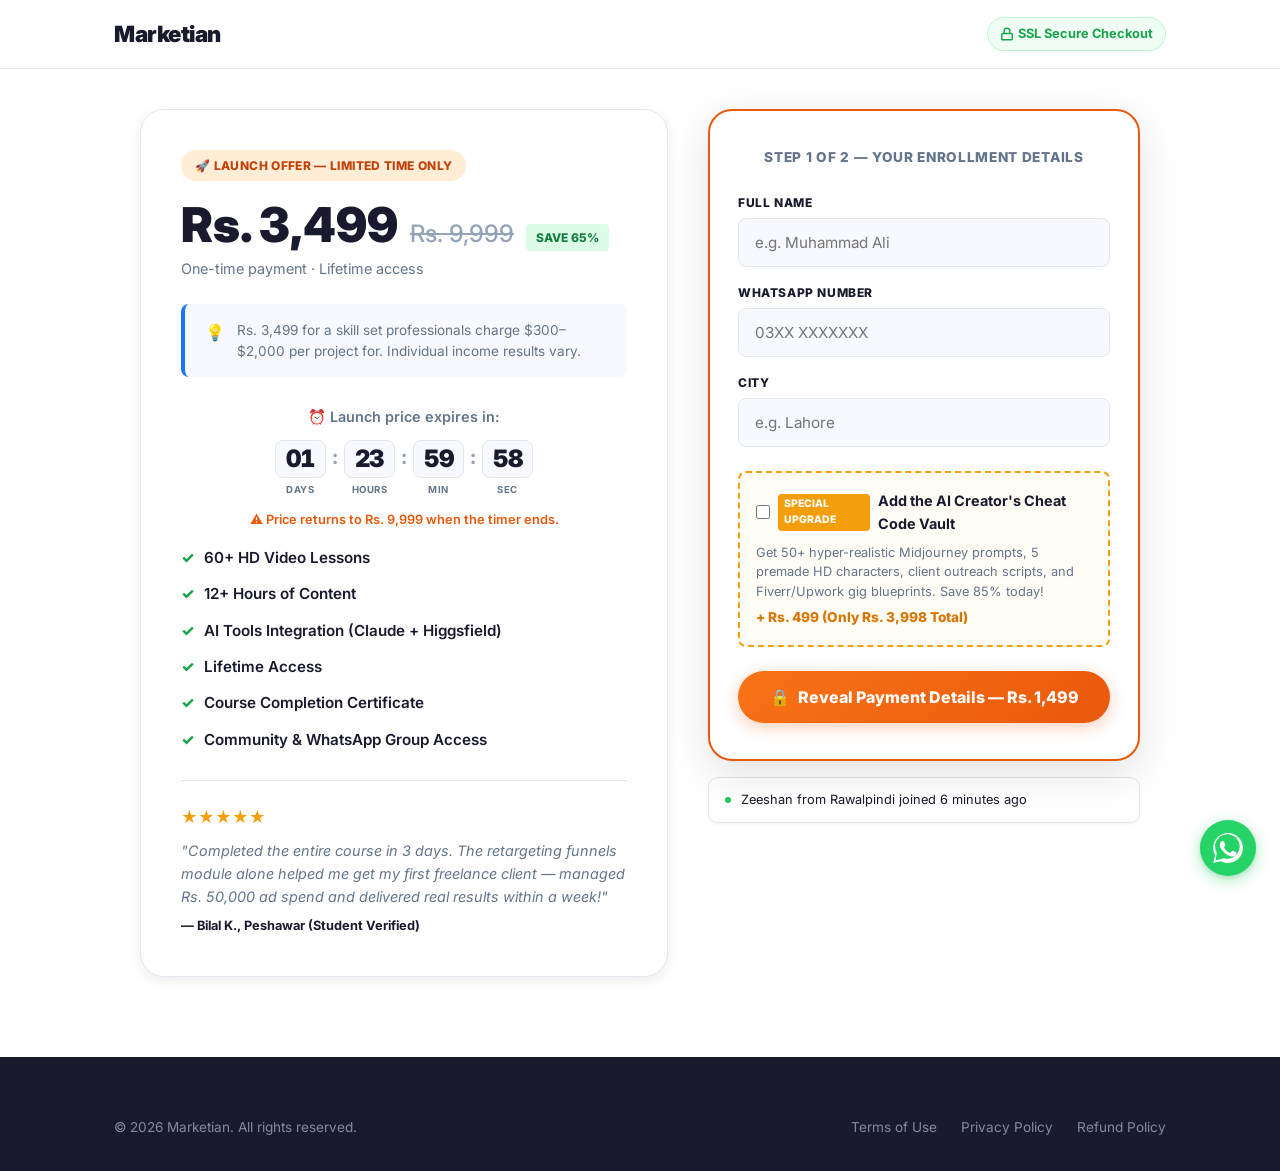
==== commit ef24bfe7: "Update price to 1499 and initial commit" ====
--- a/checkout.html
+++ b/checkout.html
@@ -1,34 +1,44 @@
 <!DOCTYPE html>
 <html lang="en">
+
 <head>
   <meta charset="UTF-8" />
   <meta name="viewport" content="width=device-width, initial-scale=1.0" />
-  <meta name="description" content="Secure Checkout - Marketian. Learn to run, scale, and automate your Meta Ads yourself." />
+  <meta name="description"
+    content="Secure Checkout - Marketian. Learn to run, scale, and automate your Meta Ads yourself." />
   <title>Secure Checkout | Marketian</title>
-  
+  <link rel="icon" type="image/svg+xml"
+    href="data:image/svg+xml,<svg xmlns=%22http://www.w3.org/2000/svg%22 viewBox=%220 0 100 100%22><rect width=%22100%22 height=%22100%22 rx=%2222%22 fill=%22%231877F2%22/><text x=%2250%25%22 y=%2253%25%22 dominant-baseline=%22central%22 text-anchor=%22middle%22 font-family=%22system-ui,sans-serif%22 font-weight=%22bold%22 font-size=%2255%22 fill=%22%23ffffff%22>M</text></svg>">
+
   <link rel="preconnect" href="https://fonts.googleapis.com" />
   <link rel="preconnect" href="https://fonts.gstatic.com" crossorigin />
-  <link href="https://fonts.googleapis.com/css2?family=Inter:ital,wght@0,400;0,500;0,600;0,700;0,800;0,900;1,400;1,500;1,600;1,700;1,800;1,900&display=swap" rel="stylesheet" />
+  <link
+    href="https://fonts.googleapis.com/css2?family=Inter:ital,wght@0,400;0,500;0,600;0,700;0,800;0,900;1,400;1,500;1,600;1,700;1,800;1,900&display=swap"
+    rel="stylesheet" />
   <link rel="stylesheet" href="styles.css" />
-  
+
   <!-- Meta Pixel Code -->
   <script>
-    !function(f,b,e,v,n,t,s)
-    {if(f.fbq)return;n=f.fbq=function(){n.callMethod?
-    n.callMethod.apply(n,arguments):n.queue.push(arguments)};
-    if(!f._fbq)f._fbq=n;n.push=n;n.loaded=!0;n.version='2.0';
-    n.queue=[];t=b.createElement(e);t.async=!0;
-    t.src=v;s=b.getElementsByTagName(e)[0];
-    s.parentNode.insertBefore(t,s)}(window, document,'script',
-    'https://connect.facebook.net/en_US/fbevents.js');
+    !function (f, b, e, v, n, t, s) {
+      if (f.fbq) return; n = f.fbq = function () {
+        n.callMethod ?
+        n.callMethod.apply(n, arguments) : n.queue.push(arguments)
+      };
+      if (!f._fbq) f._fbq = n; n.push = n; n.loaded = !0; n.version = '2.0';
+      n.queue = []; t = b.createElement(e); t.async = !0;
+      t.src = v; s = b.getElementsByTagName(e)[0];
+      s.parentNode.insertBefore(t, s)
+    }(window, document, 'script',
+      'https://connect.facebook.net/en_US/fbevents.js');
     // Replace 'YOUR_PIXEL_ID' with your actual Meta Pixel ID in production
-    fbq('init', '1997726010834208');
+    fbq('init', '1622955485439618');
     fbq('track', 'PageView');
   </script>
   <noscript><img height="1" width="1" style="display:none"
-    src="https://www.facebook.com/tr?id=1997726010834208&ev=PageView&noscript=1" /></noscript>
+      src="https://www.facebook.com/tr?id=1622955485439618&ev=PageView&noscript=1" /></noscript>
   <!-- End Meta Pixel Code -->
 </head>
+
 <body class="checkout-page">
 
   <!-- ========== SECURE HEADER ========== -->
@@ -36,7 +46,12 @@
     <div class="container checkout-header__inner">
       <a href="index.html" class="checkout-header__logo">Marketian</a>
       <div class="checkout-header__secure">
-        <svg class="secure-icon" width="14" height="14" viewBox="0 0 24 24" fill="none" stroke="currentColor" stroke-width="2.5" stroke-linecap="round" stroke-linejoin="round" style="vertical-align:middle; margin-right:4px;"><rect x="3" y="11" width="18" height="11" rx="2" ry="2"/><path d="M7 11V7a5 5 0 0 1 10 0v4"/></svg>
+        <svg class="secure-icon" width="14" height="14" viewBox="0 0 24 24" fill="none" stroke="currentColor"
+          stroke-width="2.5" stroke-linecap="round" stroke-linejoin="round"
+          style="vertical-align:middle; margin-right:4px;">
+          <rect x="3" y="11" width="18" height="11" rx="2" ry="2" />
+          <path d="M7 11V7a5 5 0 0 1 10 0v4" />
+        </svg>
         <span>SSL Secure Checkout</span>
       </div>
     </div>
@@ -46,58 +61,65 @@
   <main class="checkout-main-content">
     <div class="container">
       <div class="pricing-checkout-grid">
-        
+
         <!-- LEFT COLUMN: COURSE OFFER & SCARCITY -->
         <div class="checkout-offer-col">
-          <span class="launch-badge">🚀 LAUNCH PRICE — FIRST 300 STUDENTS ONLY</span>
+          <span class="launch-badge">🚀 LAUNCH OFFER — LIMITED TIME ONLY</span>
           <div class="checkout-price-block">
-            <span class="checkout-price-new">Rs. 2,999</span>
-            <span class="checkout-price-old">Rs. 4,999</span>
-            <span class="checkout-save-badge">SAVE 40%</span>
+            <span class="checkout-price-new">Rs. 3,499</span>
+            <span class="checkout-price-old">Rs. 9,999</span>
+            <span class="checkout-save-badge">SAVE 65%</span>
           </div>
           <p class="checkout-payment-tag">One-time payment · Lifetime access</p>
-          
+
           <div class="checkout-trust-box">
             <span class="trust-icon">💡</span>
-            <p>Rs. 2,999 for a skill set professionals charge $300–$2,000 per project for. Individual income results vary.</p>
-          </div>
-          
-          <div class="scarcity-bar-container">
-            <div class="scarcity-bar-labels">
-              <span class="students-count">297 students enrolled</span>
-              <span class="spots-left">ONLY 3 SPOTS LEFT</span>
+            <p>Rs. 3,499 for a skill set professionals charge $300–$2,000 per project for. Individual income results
+              vary.</p>
+          </div>
+
+          <div class="countdown-container">
+            <p class="countdown-label">⏰ Launch price expires in:</p>
+            <div class="countdown-timer">
+              <div class="countdown-unit"><span class="countdown-num" data-unit="days">00</span><span
+                  class="countdown-unit-label">Days</span></div>
+              <span class="countdown-sep">:</span>
+              <div class="countdown-unit"><span class="countdown-num" data-unit="hours">00</span><span
+                  class="countdown-unit-label">Hours</span></div>
+              <span class="countdown-sep">:</span>
+              <div class="countdown-unit"><span class="countdown-num" data-unit="minutes">00</span><span
+                  class="countdown-unit-label">Min</span></div>
+              <span class="countdown-sep">:</span>
+              <div class="countdown-unit"><span class="countdown-num" data-unit="seconds">00</span><span
+                  class="countdown-unit-label">Sec</span></div>
             </div>
-            <div class="scarcity-progress-track">
-              <div class="scarcity-progress-bar" data-target-width="99%" style="width: 0;"></div>
-            </div>
-            <p class="scarcity-warning-text">⚠️ Price jumps to Rs. 4,999 after these spots.</p>
-          </div>
-          
+            <p class="countdown-warning">⚠️ Price returns to Rs. 9,999 when the timer ends.</p>
+          </div>
+
           <ul class="checkout-offer-bullets">
             <li><span class="bullet-check">✓</span> 60+ HD Video Lessons</li>
             <li><span class="bullet-check">✓</span> 12+ Hours of Content</li>
             <li><span class="bullet-check">✓</span> AI Tools Integration (Claude + Higgsfield)</li>
-            <li><span class="bullet-check">✓</span> Lifetime Access &amp; Monthly Updates</li>
+            <li><span class="bullet-check">✓</span> Lifetime Access</li>
             <li><span class="bullet-check">✓</span> Course Completion Certificate</li>
             <li><span class="bullet-check">✓</span> Community &amp; WhatsApp Group Access</li>
           </ul>
-          
-          <div class="checkout-freebie-card">
-            <span class="freebie-tag">FREE</span>
-            <p><strong>Client Acquisition Ebook:</strong> Land your first paying client in 24 hours. No Upwork. No Fiverr.</p>
-          </div>
-          
+
+
+
           <div class="checkout-review-card">
             <div class="review-stars">★★★★★</div>
-            <p class="review-text">"Best Rs. 2,999 I've ever spent. The client outreach templates alone got me a $150 client on WhatsApp in 3 days!"</p>
-            <div class="review-author">— Zainab Malik, Lahore (Earning Verified)</div>
+            <p class="review-text">"Completed the entire course in 3 days. The retargeting funnels module alone helped
+              me get my first freelance client — managed Rs. 50,000 ad spend and delivered real results within a week!"
+            </p>
+            <div class="review-author">— Bilal K., Peshawar (Student Verified)</div>
           </div>
         </div>
-        
+
         <!-- RIGHT COLUMN: STEP-BY-STEP CHECKOUT WIDGET -->
         <div class="checkout-widget-col">
           <div class="checkout-widget-card" id="checkoutWidget">
-            
+
             <!-- STEP 1 OF 2: LEAD CAPTURE FORM -->
             <div class="checkout-step" id="checkoutStep1">
               <h3 class="checkout-step-title">STEP 1 OF 2 — YOUR ENROLLMENT DETAILS</h3>
@@ -114,7 +136,7 @@
                   <label for="leadCity">CITY</label>
                   <input type="text" id="leadCity" required placeholder="e.g. Lahore" autocomplete="address-level2" />
                 </div>
-                
+
                 <!-- ORDER BUMP BOX -->
                 <div class="order-bump-box">
                   <label class="order-bump-label">
@@ -122,67 +144,81 @@
                     <span class="order-bump-badge">SPECIAL UPGRADE</span>
                     <span class="order-bump-headline">Add the AI Creator's Cheat Code Vault</span>
                   </label>
-                  <p class="order-bump-desc">Get 50+ hyper-realistic Midjourney prompts, 5 premade HD characters, client outreach scripts, and Fiverr/Upwork gig blueprints. Save 85% today!</p>
-                  <p class="order-bump-price">+ Rs. 499 (Only Rs. 3,498 Total)</p>
-                </div>
-                
+                  <p class="order-bump-desc">Get 50+ hyper-realistic Midjourney prompts, 5 premade HD characters, client
+                    outreach scripts, and Fiverr/Upwork gig blueprints. Save 85% today!</p>
+                  <p class="order-bump-price">+ Rs. 499 (Only Rs. 3,998 Total)</p>
+                </div>
+
                 <button type="submit" class="btn btn--purple checkout-submit-btn">
-                  🔒 <span id="submitBtnText">Reveal Payment Details — Rs. 2,999</span>
+                  🔒 <span id="submitBtnText">Reveal Payment Details — Rs. 3,499</span>
                 </button>
               </form>
             </div>
-            
+
             <!-- STEP 2 OF 2: PAYMENT & VERIFICATION DETAILS -->
             <div class="checkout-step hidden" id="checkoutStep2">
               <h3 class="checkout-step-title">STEP 2 OF 2 — CHOOSE PAYMENT METHOD</h3>
-              <p class="payment-instructions">Transfer the fee to any account below, then click WhatsApp to verify your screenshot.</p>
-              
-              <div class="payment-methods-stack">
-                <!-- Meezan Bank Card -->
-                <div class="bank-details-card">
-                  <div class="bank-card-header">
-                    <span class="bank-card-name">Meezan Bank</span>
-                    <button type="button" class="btn-copy" data-copy="12030104889218">Copy No.</button>
+              <p class="payment-instructions">Transfer the fee to any account below, then click WhatsApp to verify your
+                screenshot.</p>
+
+              <div class="bank-details-card unified-payment-card">
+                <div class="unified-title-header">
+                  <span>Account Title (Marketian Business Director): <strong>Farman Ali</strong></span>
+                </div>
+
+                <div class="payment-row">
+                  <div class="payment-row-left">
+                    <span class="payment-row-name easypaisa-color">EasyPaisa:</span>
+                    <span class="payment-row-number">03458996578</span>
                   </div>
-                  <p class="bank-info-row">Account Title: <strong>Marketian Ads</strong> <button type="button" class="btn-copy-mini" data-copy="Marketian Ads">Copy Title</button></p>
-                  <p class="bank-info-row">Account No: <strong>12030104889218</strong></p>
-                  <p class="bank-info-row">IBAN: <strong class="iban-text">PK42MEZN0012030104889218</strong> <button type="button" class="btn-copy-mini" data-copy="PK42MEZN0012030104889218">Copy IBAN</button></p>
-                </div>
-                
-                <!-- EasyPaisa Card -->
-                <div class="bank-details-card">
-                  <div class="bank-card-header">
-                    <span class="bank-card-name">EasyPaisa</span>
-                    <button type="button" class="btn-copy" data-copy="03001234567">Copy No.</button>
+                  <button type="button" class="btn-copy-mini" data-copy="03458996578">Copy</button>
+                </div>
+
+                <div class="payment-row">
+                  <div class="payment-row-left">
+                    <span class="payment-row-name jazzcash-color">JazzCash:</span>
+                    <span class="payment-row-number">03180236635</span>
                   </div>
-                  <p class="bank-info-row">Account Title: <strong>Marketian Ads</strong> <button type="button" class="btn-copy-mini" data-copy="Marketian Ads">Copy Title</button></p>
-                  <p class="bank-info-row">Mobile No: <strong>03001234567</strong></p>
+                  <button type="button" class="btn-copy-mini" data-copy="03180236635">Copy</button>
+                </div>
+
+                <div class="payment-row">
+                  <div class="payment-row-left">
+                    <span class="payment-row-name hbl-color">HBL:</span>
+                    <span class="payment-row-number text-monospace">22567902223303</span>
+                  </div>
+                  <button type="button" class="btn-copy-mini" data-copy="22567902223303">Copy</button>
                 </div>
               </div>
-              
+
               <!-- WhatsApp Verify CTA -->
-              <a href="#" target="_blank" class="whatsapp-verify-btn" id="whatsappVerifyBtn">
-                <svg width="20" height="20" viewBox="0 0 24 24" fill="currentColor" class="whatsapp-icon"><path d="M.057 24l1.687-6.163c-1.041-1.804-1.588-3.849-1.587-5.946C.06 5.348 5.397.01 12.008.01c3.202.001 6.212 1.246 8.477 3.513 2.262 2.268 3.507 5.28 3.505 8.484-.004 6.657-5.34 11.997-11.953 11.997-2.005-.001-3.973-.5-5.739-1.446L0 24zm6.59-4.846c1.6.95 3.188 1.449 4.825 1.451 5.436 0 9.86-4.37 9.864-9.799.002-2.623-1.023-5.086-2.885-6.948C16.666 2.012 14.193.988 11.577.988c-5.45 0-9.882 4.379-9.887 9.807-.002 1.778.474 3.51 1.378 5.022L2.082 21.92l6.23-1.616c.11.06.21.12.33.18zM18.15 15.34c-.33-.16-1.961-.97-2.264-1.08-.304-.11-.524-.16-.744.16-.219.33-.852 1.08-1.042 1.3-.19.22-.38.24-.71.08-.33-.16-1.39-.51-2.65-1.63-.98-.87-1.64-1.95-1.83-2.28-.19-.33-.02-.51.15-.67.15-.15.33-.38.49-.57.16-.19.22-.33.33-.55.11-.22.05-.41-.02-.57-.08-.16-.74-1.8-1.02-2.48-.27-.66-.55-.57-.74-.58h-.63c-.22 0-.58.08-.88.41-.3.33-1.15 1.12-1.15 2.73s1.17 3.16 1.33 3.38c.16.22 2.3 3.52 5.58 4.94.78.34 1.39.54 1.86.69.78.25 1.49.21 2.05.13.62-.09 1.96-.8 2.24-1.57.28-.77.28-1.43.2-1.57-.08-.14-.3-.23-.63-.39z"/></svg>
+              <a href="https://wa.me/923255090258" target="_blank" class="whatsapp-verify-btn" id="whatsappVerifyBtn">
+                <svg width="20" height="20" viewBox="0 0 24 24" fill="currentColor" class="whatsapp-icon">
+                  <path
+                    d="M.057 24l1.687-6.163c-1.041-1.804-1.588-3.849-1.587-5.946C.06 5.348 5.397.01 12.008.01c3.202.001 6.212 1.246 8.477 3.513 2.262 2.268 3.507 5.28 3.505 8.484-.004 6.657-5.34 11.997-11.953 11.997-2.005-.001-3.973-.5-5.739-1.446L0 24zm6.59-4.846c1.6.95 3.188 1.449 4.825 1.451 5.436 0 9.86-4.37 9.864-9.799.002-2.623-1.023-5.086-2.885-6.948C16.666 2.012 14.193.988 11.577.988c-5.45 0-9.882 4.379-9.887 9.807-.002 1.778.474 3.51 1.378 5.022L2.082 21.92l6.23-1.616c.11.06.21.12.33.18zM18.15 15.34c-.33-.16-1.961-.97-2.264-1.08-.304-.11-.524-.16-.744.16-.219.33-.852 1.08-1.042 1.3-.19.22-.38.24-.71.08-.33-.16-1.39-.51-2.65-1.63-.98-.87-1.64-1.95-1.83-2.28-.19-.33-.02-.51.15-.67.15-.15.33-.38.49-.57.16-.19.22-.33.33-.55.11-.22.05-.41-.02-.57-.08-.16-.74-1.8-1.02-2.48-.27-.66-.55-.57-.74-.58h-.63c-.22 0-.58.08-.88.41-.3.33-1.15 1.12-1.15 2.73s1.17 3.16 1.33 3.38c.16.22 2.3 3.52 5.58 4.94.78.34 1.39.54 1.86.69.78.25 1.49.21 2.05.13.62-.09 1.96-.8 2.24-1.57.28-.77.28-1.43.2-1.57-.08-.14-.3-.23-.63-.39z" />
+                </svg>
                 <span>✅ I've Transferred! Send Receipt Screenshot →</span>
               </a>
-              
+
               <!-- Direct Download Success redirection link -->
               <div class="success-redirect-note" style="text-align: center; margin-top: 16px; font-size: 0.85rem;">
                 <span style="color: var(--color-text-muted);">Already sent the screenshot?</span><br />
-                <a href="success.html" style="color: var(--color-primary); font-weight: 700; text-decoration: none;">Claim your FREE Bonus Ebook here →</a>
+                <a href="success.html"
+                  style="color: var(--color-primary); font-weight: 700; text-decoration: none;">Claim your FREE Bonus
+                  Ebook here →</a>
               </div>
             </div>
-            
-          </div>
-          
+
+          </div>
+
           <!-- Widget Toast Notification -->
           <div class="widget-toast-card" id="widgetToast">
             <span class="toast-dot"></span>
             <span id="widgetToastText">Zeeshan from Rawalpindi joined 6 minutes ago</span>
           </div>
-          
+
         </div>
-        
+
       </div>
     </div>
   </main>
@@ -193,14 +229,24 @@
       <div class="footer__bottom" style="border-top: none; padding-top: 0;">
         <p>&copy; 2026 Marketian. All rights reserved.</p>
         <nav class="footer__links" aria-label="Footer navigation">
-          <a href="#">Terms of Use</a>
-          <a href="#">Privacy Policy</a>
-          <a href="#">Refund Policy</a>
+          <a href="terms.html">Terms of Use</a>
+          <a href="privacy.html">Privacy Policy</a>
+          <a href="refund.html">Refund Policy</a>
         </nav>
       </div>
     </div>
   </footer>
 
+  <!-- ========== FLOATING WHATSAPP WIDGET ========== -->
+  <a href="https://wa.me/923255090258?text=Hi!%20I%20am%20on%20the%20checkout%20page%20and%20have%20some%20questions..."
+    target="_blank" class="whatsapp-widget" aria-label="Chat on WhatsApp">
+    <svg viewBox="0 0 24 24">
+      <path
+        d="M.057 24l1.687-6.163c-1.041-1.804-1.588-3.849-1.587-5.946C.06 5.348 5.397.01 12.008.01c3.202.001 6.212 1.246 8.477 3.513 2.262 2.268 3.507 5.28 3.505 8.484-.004 6.657-5.34 11.997-11.953 11.997-2.005-.001-3.973-.5-5.739-1.446L0 24zm6.59-4.846c1.6.95 3.188 1.449 4.825 1.451 5.436 0 9.86-4.37 9.864-9.799.002-2.623-1.023-5.086-2.885-6.948C16.666 2.012 14.193.988 11.577.988c-5.45 0-9.882 4.379-9.887 9.807-.002 1.778.474 3.51 1.378 5.022L2.082 21.92l6.23-1.616c.11.06.21.12.33.18zM18.15 15.34c-.33-.16-1.961-.97-2.264-1.08-.304-.11-.524-.16-.744.16-.219.33-.852 1.08-1.042 1.3-.19.22-.38.24-.71.08-.33-.16-1.39-.51-2.65-1.63-.98-.87-1.64-1.95-1.83-2.28-.19-.33-.02-.51.15-.67.15-.15.33-.38.49-.57.16-.19.22-.33.33-.55.11-.22.05-.41-.02-.57-.08-.16-.74-1.8-1.02-2.48-.27-.66-.55-.57-.74-.58h-.63c-.22 0-.58.08-.88.41-.3.33-1.15 1.12-1.15 2.73s1.17 3.16 1.33 3.38c.16.22 2.3 3.52 5.58 4.94.78.34 1.39.54 1.86.69.78.25 1.49.21 2.05.13.62-.09 1.96-.8 2.24-1.57.28-.77.28-1.43.2-1.57-.08-.14-.3-.23-.63-.39z" />
+    </svg>
+  </a>
+
   <script src="checkout.js"></script>
 </body>
-</html>
+
+</html>
--- a/styles.css
+++ b/styles.css
@@ -377,6 +377,20 @@
   animation: fadeInDown 0.8s ease-out 0.5s both;
 }
 
+.cta-subtext {
+  margin-top: 10px;
+  font-size: 0.85rem;
+  font-weight: 700;
+  color: #ea580c; /* High-contrast orange for bonuses/value stack */
+  text-align: center;
+  display: block;
+}
+
+.hero-subtext {
+  animation: fadeInDown 0.8s ease-out 0.5s both;
+  margin-bottom: 8px;
+}
+
 .hero__cta-big {
   margin-top: 24px;
   font-size: 1.1rem;
@@ -672,15 +686,23 @@
 }
 
 .accordion__item {
-  border: 1px solid var(--color-border);
-  border-radius: var(--radius-md);
+  border: 1px solid rgba(226, 232, 240, 0.8);
+  border-radius: 16px;
   overflow: hidden;
-  background: var(--color-bg);
-  transition: box-shadow var(--transition-base);
+  background: #ffffff;
+  box-shadow: 0 4px 6px -1px rgba(0, 0, 0, 0.02), 0 2px 4px -1px rgba(0, 0, 0, 0.01);
+  transition: all 0.3s cubic-bezier(0.4, 0, 0.2, 1);
 }
 
 .accordion__item:hover {
-  box-shadow: var(--shadow-md);
+  transform: translateY(-2px);
+  border-color: rgba(59, 130, 246, 0.3);
+  box-shadow: 0 10px 20px -5px rgba(59, 130, 246, 0.08), 0 4px 6px -2px rgba(59, 130, 246, 0.04);
+}
+
+.accordion__item.is-open {
+  border-color: rgba(59, 130, 246, 0.4);
+  box-shadow: 0 12px 24px -8px rgba(59, 130, 246, 0.12);
 }
 
 .accordion__header {
@@ -691,18 +713,22 @@
   padding: 20px 24px;
   text-align: left;
   cursor: pointer;
+  background: none;
+  border: none;
   transition: background var(--transition-fast);
   gap: 16px;
+  font-family: inherit;
 }
 
 .accordion__header:hover {
-  background: var(--color-bg-alt);
+  background: rgba(59, 130, 246, 0.03);
 }
 
 .accordion__header-left {
   display: flex;
   align-items: center;
   gap: 16px;
+  flex: 1;
   min-width: 0;
 }
 
@@ -718,11 +744,18 @@
   justify-content: center;
   font-weight: 800;
   font-size: 0.85rem;
+  transition: all 0.3s ease;
+}
+
+.accordion__item.is-open .accordion__number {
+  background: var(--color-primary);
+  color: #ffffff;
 }
 
 .accordion__module-title {
   font-weight: 700;
-  font-size: 1rem;
+  font-size: 1.05rem;
+  color: var(--color-text);
 }
 
 .accordion__header-right {
@@ -733,9 +766,9 @@
 }
 
 .accordion__meta {
-  font-size: 0.8rem;
-  color: var(--color-text-muted);
-  font-weight: 500;
+  font-size: 0.85rem;
+  color: var(--color-text-muted);
+  font-weight: 600;
   white-space: nowrap;
 }
 
@@ -748,6 +781,37 @@
 
 .accordion__item.is-open .accordion__chevron {
   transform: rotate(180deg);
+  color: var(--color-primary);
+}
+
+/* Mobile responsive layout for course curriculum to prevent overlap */
+@media (max-width: 640px) {
+  .accordion__header {
+    flex-direction: column;
+    align-items: flex-start;
+    padding: 16px 20px !important;
+    gap: 10px !important;
+  }
+  .accordion__header-left {
+    width: 100%;
+    align-items: flex-start !important;
+  }
+  .accordion__number {
+    margin-top: 2px;
+  }
+  .accordion__module-title {
+    font-size: 0.95rem !important;
+    line-height: 1.4;
+  }
+  .accordion__header-right {
+    width: 100%;
+    justify-content: space-between;
+    padding-left: 52px; /* Align metadata with title text: 36px number badge + 16px gap */
+    box-sizing: border-box;
+  }
+  .accordion__meta {
+    font-size: 0.75rem !important;
+  }
 }
 
 .accordion__body {
@@ -1304,13 +1368,6 @@
   text-align: center;
 }
 
-.payment-methods-stack {
-  display: flex;
-  flex-direction: column;
-  gap: 16px;
-  margin-bottom: 24px;
-}
-
 .bank-details-card {
   background: var(--color-bg-alt);
   border: 1px solid var(--color-border);
@@ -1318,6 +1375,75 @@
   padding: 18px;
   text-align: left;
   position: relative;
+}
+
+/* Unified Payment Card Styling (highly compact) */
+.unified-payment-card {
+  padding: 14px 16px !important;
+  margin-bottom: 18px;
+}
+
+.unified-title-header {
+  font-size: 0.85rem;
+  color: var(--color-text-muted);
+  border-bottom: 1px solid var(--color-border);
+  padding-bottom: 8px;
+  margin-bottom: 8px;
+  display: flex;
+  justify-content: space-between;
+  align-items: center;
+}
+
+.unified-title-header strong {
+  color: var(--color-text);
+  font-weight: 750;
+}
+
+.payment-row {
+  display: flex;
+  justify-content: space-between;
+  align-items: center;
+  padding: 8px 0;
+  border-bottom: 1px dashed var(--color-border);
+}
+
+.payment-row:last-child {
+  border-bottom: none;
+  padding-bottom: 0;
+}
+
+.payment-row-left {
+  display: flex;
+  align-items: center;
+  gap: 8px;
+}
+
+.payment-row-name {
+  font-weight: 800;
+  font-size: 0.85rem;
+}
+
+.easypaisa-color {
+  color: #35B05C;
+}
+
+.jazzcash-color {
+  color: #e21b22;
+}
+
+.hbl-color {
+  color: #00A388;
+}
+
+.payment-row-number {
+  font-size: 0.85rem;
+  font-weight: 700;
+  color: var(--color-text);
+}
+
+.text-monospace {
+  font-family: monospace;
+  letter-spacing: 0.5px;
 }
 
 .bank-card-header {
@@ -1927,6 +2053,16 @@
   border-bottom-right-radius: 4px;
   background: #e7f8e8;
   border-color: #d1efd3;
+}
+.chat-bubble__sender {
+  font-size: 0.78rem;
+  font-weight: 700;
+  color: var(--color-primary);
+  margin-bottom: 4px;
+  letter-spacing: 0.01em;
+}
+.chat-bubble--whatsapp .chat-bubble__sender {
+  color: #128c7e;
 }
 .chat-bubble__meta {
   font-size: 0.9rem;
@@ -2637,11 +2773,14 @@
   bottom: 0;
   left: 0;
   right: 0;
-  background: linear-gradient(90deg, var(--color-primary) 0%, #2563eb 100%);
+  background: rgba(11, 15, 26, 0.85); /* Premium obsidian-dark background */
+  backdrop-filter: blur(16px) saturate(180%);
+  -webkit-backdrop-filter: blur(16px) saturate(180%);
   color: #fff;
-  padding: 14px 0;
+  padding: 12px 0;
   z-index: 9998;
-  box-shadow: 0 -4px 20px rgba(0, 0, 0, 0.1);
+  border-top: 1px solid rgba(99, 102, 241, 0.28); /* Cyberpunk glowing top edge */
+  box-shadow: 0 -10px 30px rgba(0, 0, 0, 0.4), 0 -1px 0 rgba(99, 102, 241, 0.2);
   transform: translateY(100%);
   transition: transform 0.4s cubic-bezier(0.16, 1, 0.3, 1);
 }
@@ -2653,26 +2792,66 @@
   align-items: center;
   justify-content: space-between;
 }
-.sticky-banner__text {
-  font-size: 0.95rem;
-  font-weight: 600;
-  letter-spacing: 0.01em;
+.sticky-banner__info {
+  display: flex;
+  flex-direction: column;
+  gap: 3px;
+  text-align: left;
+}
+.sticky-banner__title {
+  font-size: 0.72rem;
+  text-transform: uppercase;
+  letter-spacing: 0.08em;
+  color: rgba(255, 255, 255, 0.55);
+  font-weight: 700;
+}
+.sticky-banner__price-box {
+  display: flex;
+  align-items: center;
+  gap: 8px;
+}
+.sticky-banner__price-new {
+  font-size: 1.3rem;
+  font-weight: 850;
+  color: #ffffff; /* High-contrast crisp white */
+  text-shadow: 0 0 8px rgba(255, 255, 255, 0.15);
+  letter-spacing: -0.02em;
+  white-space: nowrap;
+}
+.sticky-banner__price-old {
+  font-size: 0.85rem;
+  color: rgba(255, 255, 255, 0.45);
+  text-decoration: line-through;
+  font-weight: 500;
+  white-space: nowrap;
+}
+.sticky-banner__discount {
+  font-size: 0.65rem;
+  font-weight: 800;
+  background: rgba(167, 139, 250, 0.15); /* Soft neon purple glow */
+  color: #c084fc; /* Bright neon violet */
+  padding: 2px 6px;
+  border-radius: 4px;
+  border: 1px solid rgba(167, 139, 250, 0.3);
+  text-transform: uppercase;
+  letter-spacing: 0.05em;
+  line-height: 1;
+  white-space: nowrap;
 }
 .sticky-banner__cta {
-  padding: 8px 24px;
-  font-size: 0.85rem;
-  font-weight: 700;
-  background: #fff;
-  color: var(--color-primary) !important;
+  padding: 10px 24px;
+  font-size: 0.9rem;
+  font-weight: 800;
+  background: linear-gradient(135deg, #7c3aed 0%, #2563eb 100%);
+  color: #fff !important;
   border-radius: var(--radius-pill);
-  box-shadow: 0 2px 8px rgba(0, 0, 0, 0.1);
+  box-shadow: 0 4px 14px rgba(124, 58, 237, 0.35), inset 0 1px 0 rgba(255, 255, 255, 0.2);
   transition: all var(--transition-fast);
 }
 .sticky-banner__cta:hover {
-  background: var(--color-primary-light);
-  color: var(--color-primary-dark) !important;
-  transform: translateY(-1px);
-  box-shadow: 0 4px 12px rgba(0, 0, 0, 0.15);
+  transform: translateY(-2px);
+  box-shadow: 0 6px 20px rgba(124, 58, 237, 0.5), inset 0 1px 0 rgba(255, 255, 255, 0.2);
+  filter: brightness(1.1);
 }
 
 /* ---------- Responsive Additions ---------- */
@@ -2695,12 +2874,10 @@
     padding: 24px 20px;
   }
   .sticky-banner__inner {
-    flex-direction: column;
-    gap: 10px;
-    text-align: center;
-  }
-  .sticky-banner__text {
-    font-size: 0.85rem;
+    flex-direction: row;
+    justify-content: space-between;
+    align-items: center;
+    gap: 12px;
   }
 }
 
@@ -2726,11 +2903,48 @@
     font-size: 1.05rem;
   }
 
-  /* Hero Rating Section stacking */
+  /* Above-the-fold Hero Optimizations */
+  .hero {
+    padding-top: calc(var(--header-height) + 12px) !important;
+    padding-bottom: 24px !important;
+  }
+  .hero__top-badges {
+    display: none !important;
+  }
+  .hero__badge {
+    display: none !important;
+  }
   .hero__rating-container {
-    flex-direction: column;
-    gap: 8px;
-    text-align: center;
+    flex-direction: row !important;
+    justify-content: center !important;
+    align-items: center !important;
+    gap: 12px !important;
+    text-align: left !important;
+    margin-bottom: 12px !important;
+  }
+  .hero__title {
+    font-size: 1.7rem !important;
+    margin-bottom: 10px !important;
+    line-height: 1.25 !important;
+  }
+  .hero__subtitle {
+    font-size: 0.875rem !important;
+    margin: 0 auto 16px !important;
+    line-height: 1.45 !important;
+  }
+  .hero__pricing {
+    margin-bottom: 16px !important;
+    gap: 12px !important;
+  }
+  .hero__price-new {
+    font-size: 1.85rem !important;
+  }
+  .hero__price-old {
+    font-size: 1.1rem !important;
+  }
+  .hero__lifetime {
+    margin-top: 10px !important;
+    font-size: 0.85rem !important;
   }
   
   /* Benefits Card Stacking */
@@ -2778,11 +2992,11 @@
     padding: 20px 16px;
   }
 
-  /* Enrollment Notification Toast positioned above Sticky Bottom Banner */
+  /* Enrollment Notification Toast positioned above Sticky Bottom Banner + WhatsApp widget */
   .sales-popup {
     left: 12px;
-    right: 12px;
-    bottom: 100px; /* Above the sticky bottom banner */
+    right: 70px; /* Leave room for WhatsApp widget */
+    bottom: 140px; /* Above both sticky banner and WhatsApp widget */
     max-width: none;
     border-radius: 12px;
     padding: 12px 16px;
@@ -2790,18 +3004,42 @@
   
   /* Sticky Bottom Banner compact layout */
   .sticky-banner {
-    padding: 10px 0;
+    padding: 8px 0;
+  }
+  .sticky-banner .container {
+    padding: 0 12px; /* Reclaim spacing on narrow mobile devices */
   }
   .sticky-banner__inner {
+    flex-direction: row;
+    justify-content: space-between;
+    align-items: center;
     gap: 6px;
   }
-  .sticky-banner__text {
-    font-size: 0.8rem;
-    line-height: 1.3;
+  .sticky-banner__info {
+    gap: 1px;
+  }
+  .sticky-banner__title {
+    font-size: 0.65rem;
+    letter-spacing: 0.05em;
+  }
+  .sticky-banner__price-box {
+    gap: 6px;
+    flex-wrap: nowrap; /* Force all price tags to lay flat on one row */
+  }
+  .sticky-banner__price-new {
+    font-size: 1.12rem;
+  }
+  .sticky-banner__price-old {
+    font-size: 0.78rem;
+  }
+  .sticky-banner__discount {
+    font-size: 0.6rem;
+    padding: 1px 4px;
   }
   .sticky-banner__cta {
-    padding: 6px 18px;
-    font-size: 0.8rem;
+    padding: 8px 14px;
+    font-size: 0.78rem;
+    white-space: nowrap; /* Prevent button text wrapping */
   }
 }
 
@@ -2883,6 +3121,9 @@
   .checkout-page .checkout-widget-card {
     padding: 20px 16px;
     border-radius: var(--radius-md);
+    max-width: 100%;
+    overflow: hidden;
+    box-sizing: border-box;
   }
 
   .checkout-page .checkout-step-title {
@@ -2967,34 +3208,51 @@
 
 /* ========== PRICING SUMMARY BOX (index.html) ========== */
 .pricing-summary-box {
-  max-width: 600px;
+  max-width: 580px;
   margin: 0 auto;
-  background: var(--color-bg);
+  background: #ffffff;
   border: 2px solid #ea580c;
-  border-radius: var(--radius-lg);
-  padding: 36px 28px;
-  box-shadow: var(--shadow-lg);
+  border-radius: 24px;
+  padding: 40px 32px;
+  box-shadow: 0 20px 40px -15px rgba(234, 88, 12, 0.12), 0 15px 25px -10px rgba(0, 0, 0, 0.04);
   text-align: left;
-}
-
+  transition: all 0.3s cubic-bezier(0.4, 0, 0.2, 1);
+  position: relative;
+  overflow: hidden;
+}
+
+.pricing-summary-box:hover {
+  transform: translateY(-2px);
+  box-shadow: 0 30px 50px -15px rgba(234, 88, 12, 0.18), 0 20px 30px -10px rgba(0, 0, 0, 0.05);
+}
+
+/* Premium ribbon indicator for centering */
 .launch-badge--centered {
-  display: block;
+  display: inline-block;
   text-align: center;
-  margin-bottom: 16px;
+  margin: 0 auto 20px;
+  width: auto;
 }
 
 .pricing-box__header {
   text-align: center;
-  margin-bottom: 24px;
+  margin-bottom: 28px;
+  display: flex;
+  flex-direction: column;
+  align-items: center;
 }
 
 .pricing-box__header .checkout-price-block {
   justify-content: center;
   margin-bottom: 8px;
+  flex-wrap: wrap;
+  align-items: center;
+  gap: 12px;
 }
 
 .pricing-box__header .checkout-payment-tag {
   margin-bottom: 0;
+  font-weight: 500;
 }
 
 .pricing-box__cta {
@@ -3003,8 +3261,9 @@
   display: flex;
 }
 
-.pricing-summary-box .scarcity-warning-text {
+.pricing-summary-box .countdown-warning {
   text-align: center;
+  margin-top: 6px;
 }
 
 .pricing-summary-box .cta-trust-footer {
@@ -3012,5 +3271,197 @@
   margin-top: 16px;
 }
 
-
-
+/* ---------- Countdown Timer ---------- */
+.countdown-container {
+  text-align: center;
+  margin: 20px 0;
+}
+.countdown-label {
+  font-size: 0.9rem;
+  font-weight: 600;
+  color: var(--color-text-muted);
+  margin-bottom: 12px;
+}
+.countdown-timer {
+  display: flex;
+  justify-content: center;
+  align-items: flex-start;
+  gap: 6px;
+}
+.countdown-unit {
+  display: flex;
+  flex-direction: column;
+  align-items: center;
+}
+.countdown-num {
+  font-size: 1.75rem;
+  font-weight: 900;
+  color: var(--color-text);
+  background: var(--color-bg-alt);
+  border: 1px solid var(--color-border);
+  border-radius: var(--radius-sm);
+  padding: 8px 12px;
+  min-width: 52px;
+  text-align: center;
+  line-height: 1;
+  letter-spacing: -0.02em;
+  font-variant-numeric: tabular-nums;
+}
+.countdown-unit-label {
+  font-size: 0.6rem;
+  font-weight: 700;
+  text-transform: uppercase;
+  color: var(--color-text-muted);
+  margin-top: 4px;
+  letter-spacing: 0.06em;
+}
+.countdown-sep {
+  font-size: 1.4rem;
+  font-weight: 800;
+  color: var(--color-text-light);
+  margin-top: 8px;
+  line-height: 1;
+}
+.countdown-warning {
+  font-size: 0.8rem;
+  color: #ea580c;
+  font-weight: 600;
+  margin-top: 12px;
+}
+
+/* Countdown inside checkout offer column */
+.checkout-offer-col .countdown-container {
+  margin: 16px 0;
+}
+.checkout-offer-col .countdown-num {
+  font-size: 1.5rem;
+  padding: 6px 10px;
+  min-width: 44px;
+}
+.checkout-offer-col .countdown-sep {
+  font-size: 1.2rem;
+}
+
+@media (max-width: 480px) {
+  .countdown-num {
+    font-size: 1.35rem;
+    padding: 6px 8px;
+    min-width: 42px;
+  }
+  .countdown-sep {
+    font-size: 1.1rem;
+    margin-top: 6px;
+  }
+  .countdown-unit-label {
+    font-size: 0.55rem;
+  }
+  .countdown-label {
+    font-size: 0.82rem;
+  }
+  .countdown-warning {
+    font-size: 0.75rem;
+  }
+}
+
+/* Mobile overrides for pricing summary box on index page */
+@media (max-width: 640px) {
+  .pricing-summary-box {
+    padding: 24px 16px;
+    border-radius: 20px;
+    margin-left: 12px;
+    margin-right: 12px;
+    border-width: 2px;
+  }
+  
+  .pricing-box__header {
+    margin-bottom: 20px;
+  }
+
+  .pricing-summary-box .checkout-price-block {
+    gap: 8px;
+  }
+
+  .pricing-summary-box .checkout-price-new {
+    font-size: 2.2rem;
+  }
+
+  .pricing-summary-box .checkout-price-old {
+    font-size: 1.2rem;
+  }
+
+  .pricing-summary-box .checkout-save-badge {
+    font-size: 0.7rem;
+    padding: 2px 6px;
+  }
+
+  .pricing-summary-box .scarcity-bar-labels {
+    font-size: 0.75rem;
+  }
+  
+  .pricing-summary-box .scarcity-warning-text {
+    font-size: 0.75rem;
+  }
+}
+
+/* ---------- Floating WhatsApp Widget ---------- */
+.whatsapp-widget {
+  position: fixed;
+  bottom: 24px;
+  right: 24px;
+  width: 56px;
+  height: 56px;
+  background-color: #25d366;
+  color: #fff !important;
+  border-radius: 50%;
+  display: flex;
+  align-items: center;
+  justify-content: center;
+  box-shadow: 0 4px 16px rgba(37, 211, 102, 0.4), 0 2px 4px rgba(0, 0, 0, 0.1);
+  z-index: 9999; /* Higher than sticky banner (9998) */
+  transition: all var(--transition-fast);
+  cursor: pointer;
+  animation: wa-pulse 2.5s infinite;
+}
+.whatsapp-widget:hover {
+  transform: translateY(-4px) scale(1.05);
+  box-shadow: 0 8px 24px rgba(37, 211, 102, 0.55), 0 4px 8px rgba(0, 0, 0, 0.15);
+  background-color: #20ba5a;
+  color: #fff !important;
+}
+.whatsapp-widget svg {
+  width: 30px;
+  height: 30px;
+  fill: currentColor;
+}
+@keyframes wa-pulse {
+  0% { box-shadow: 0 0 0 0 rgba(37, 211, 102, 0.5); }
+  70% { box-shadow: 0 0 0 15px rgba(37, 211, 102, 0); }
+  100% { box-shadow: 0 0 0 0 rgba(37, 211, 102, 0); }
+}
+
+/* Push the WhatsApp widget up when the sticky bottom banner is visible to prevent overlap */
+.sticky-banner.is-visible ~ .whatsapp-widget,
+.whatsapp-widget.whatsapp-widget--raised {
+  bottom: 84px !important; /* Clean desktop placement sitting above the banner */
+}
+
+@media (max-width: 480px) {
+  .whatsapp-widget {
+    bottom: 16px; /* Sits naturally at the bottom when banner is hidden */
+    right: 16px;
+    width: 48px;
+    height: 48px;
+  }
+  .whatsapp-widget svg {
+    width: 26px;
+    height: 26px;
+  }
+  /* On mobile, push it up to avoid the compact banner */
+  .sticky-banner.is-visible ~ .whatsapp-widget,
+  .whatsapp-widget.whatsapp-widget--raised {
+    bottom: 80px !important;
+  }
+}
+
+
+
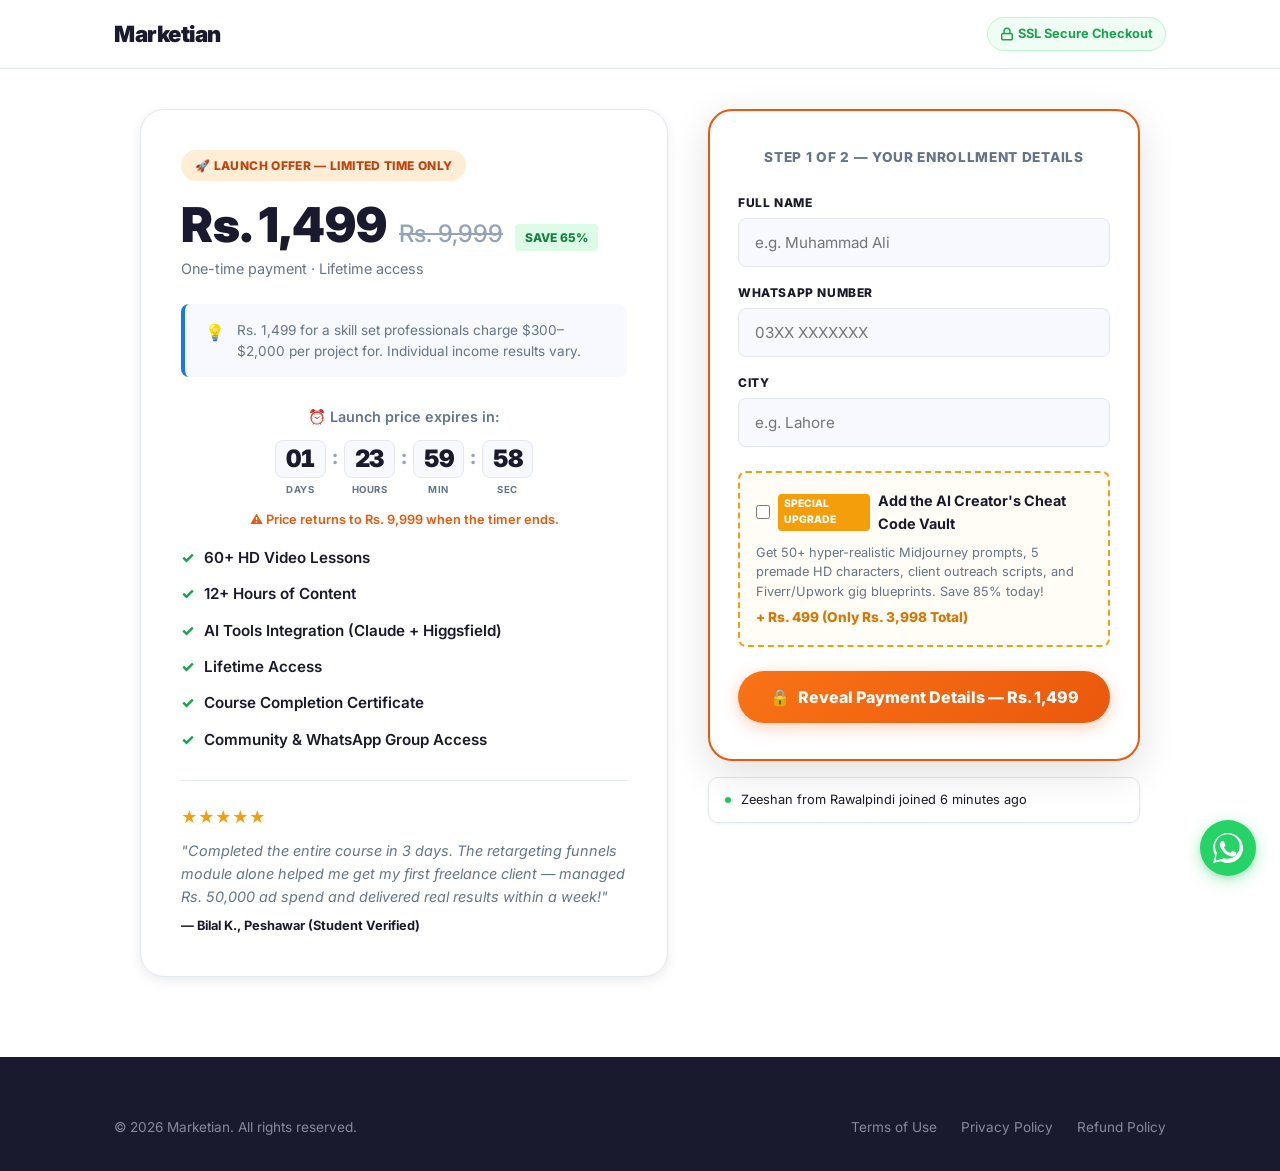
==== commit 863ce612: "Fix price on checkout to 1499" ====
--- a/checkout.html
+++ b/checkout.html
@@ -66,7 +66,7 @@
         <div class="checkout-offer-col">
           <span class="launch-badge">🚀 LAUNCH OFFER — LIMITED TIME ONLY</span>
           <div class="checkout-price-block">
-            <span class="checkout-price-new">Rs. 3,499</span>
+            <span class="checkout-price-new">Rs. 1,499</span>
             <span class="checkout-price-old">Rs. 9,999</span>
             <span class="checkout-save-badge">SAVE 65%</span>
           </div>
@@ -74,7 +74,7 @@
 
           <div class="checkout-trust-box">
             <span class="trust-icon">💡</span>
-            <p>Rs. 3,499 for a skill set professionals charge $300–$2,000 per project for. Individual income results
+            <p>Rs. 1,499 for a skill set professionals charge $300–$2,000 per project for. Individual income results
               vary.</p>
           </div>
 
@@ -150,7 +150,7 @@
                 </div>
 
                 <button type="submit" class="btn btn--purple checkout-submit-btn">
-                  🔒 <span id="submitBtnText">Reveal Payment Details — Rs. 3,499</span>
+                  🔒 <span id="submitBtnText">Reveal Payment Details — Rs. 1,499</span>
                 </button>
               </form>
             </div>
